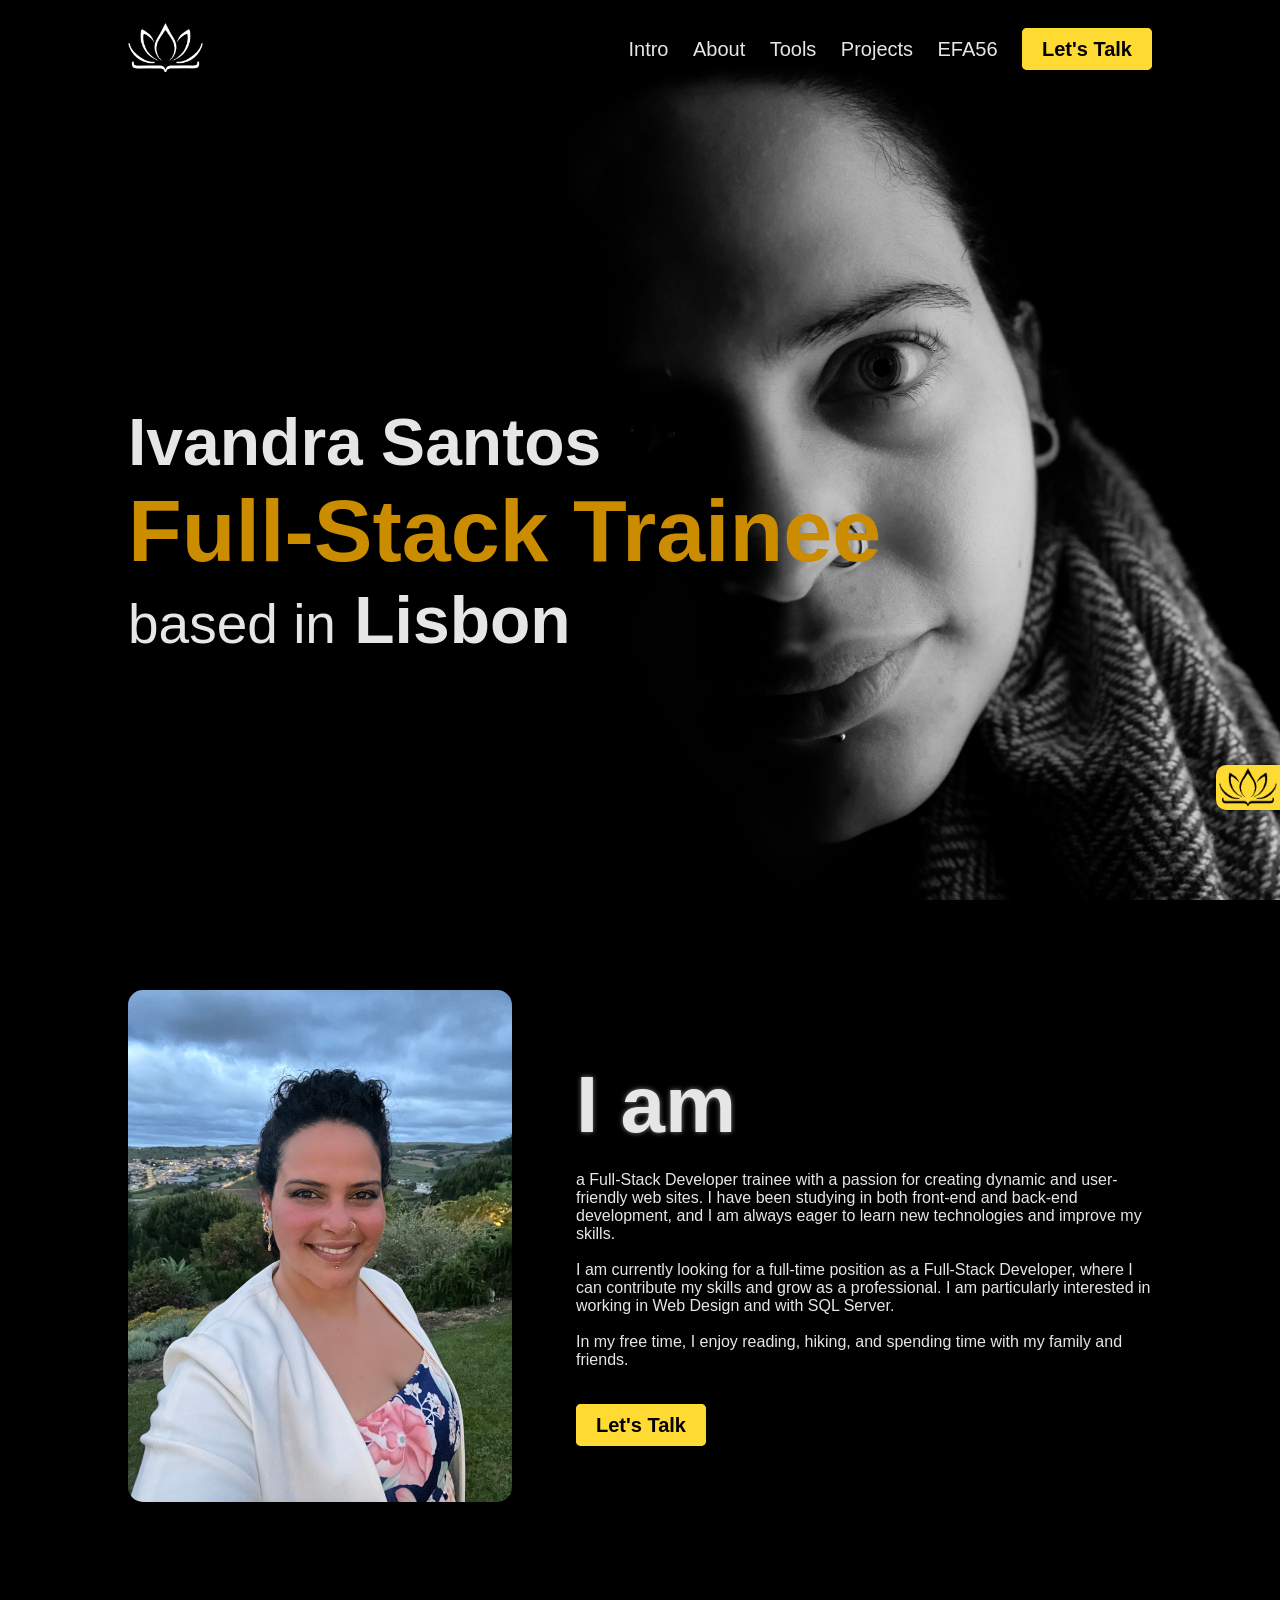
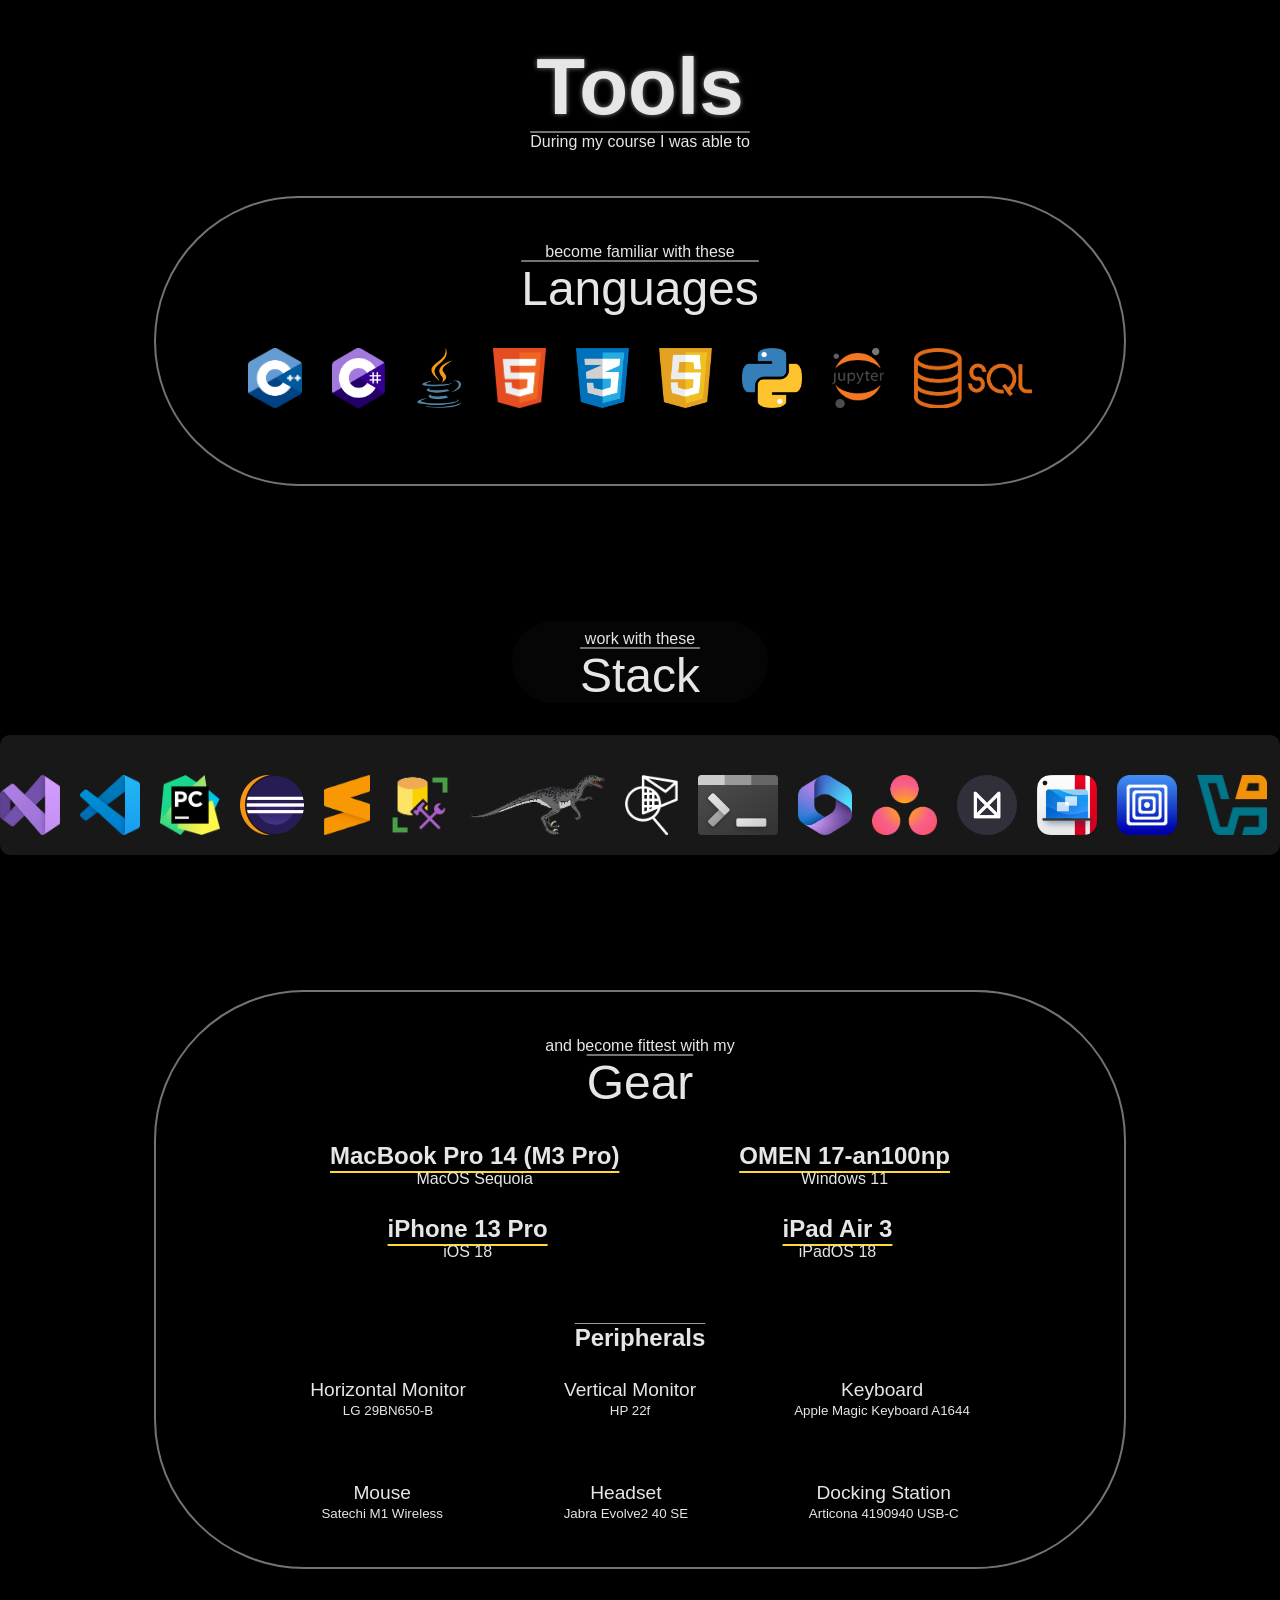
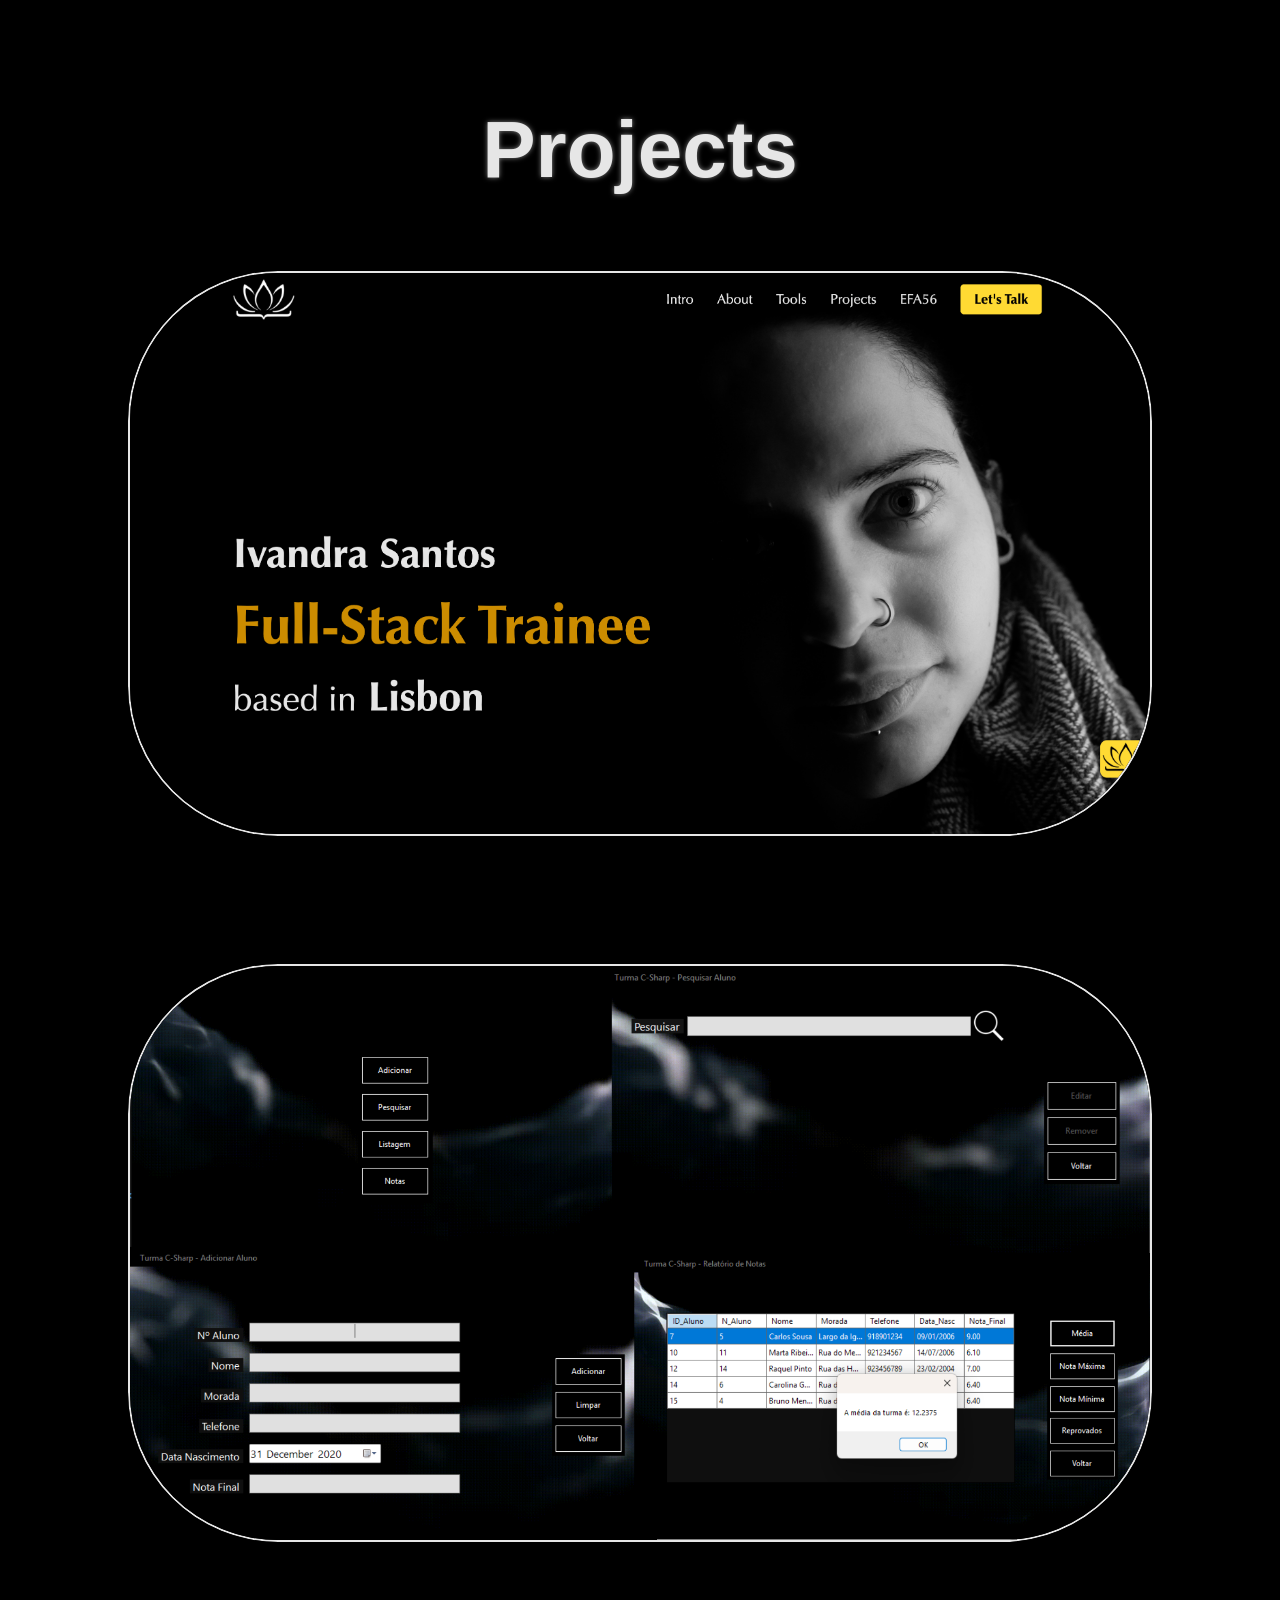
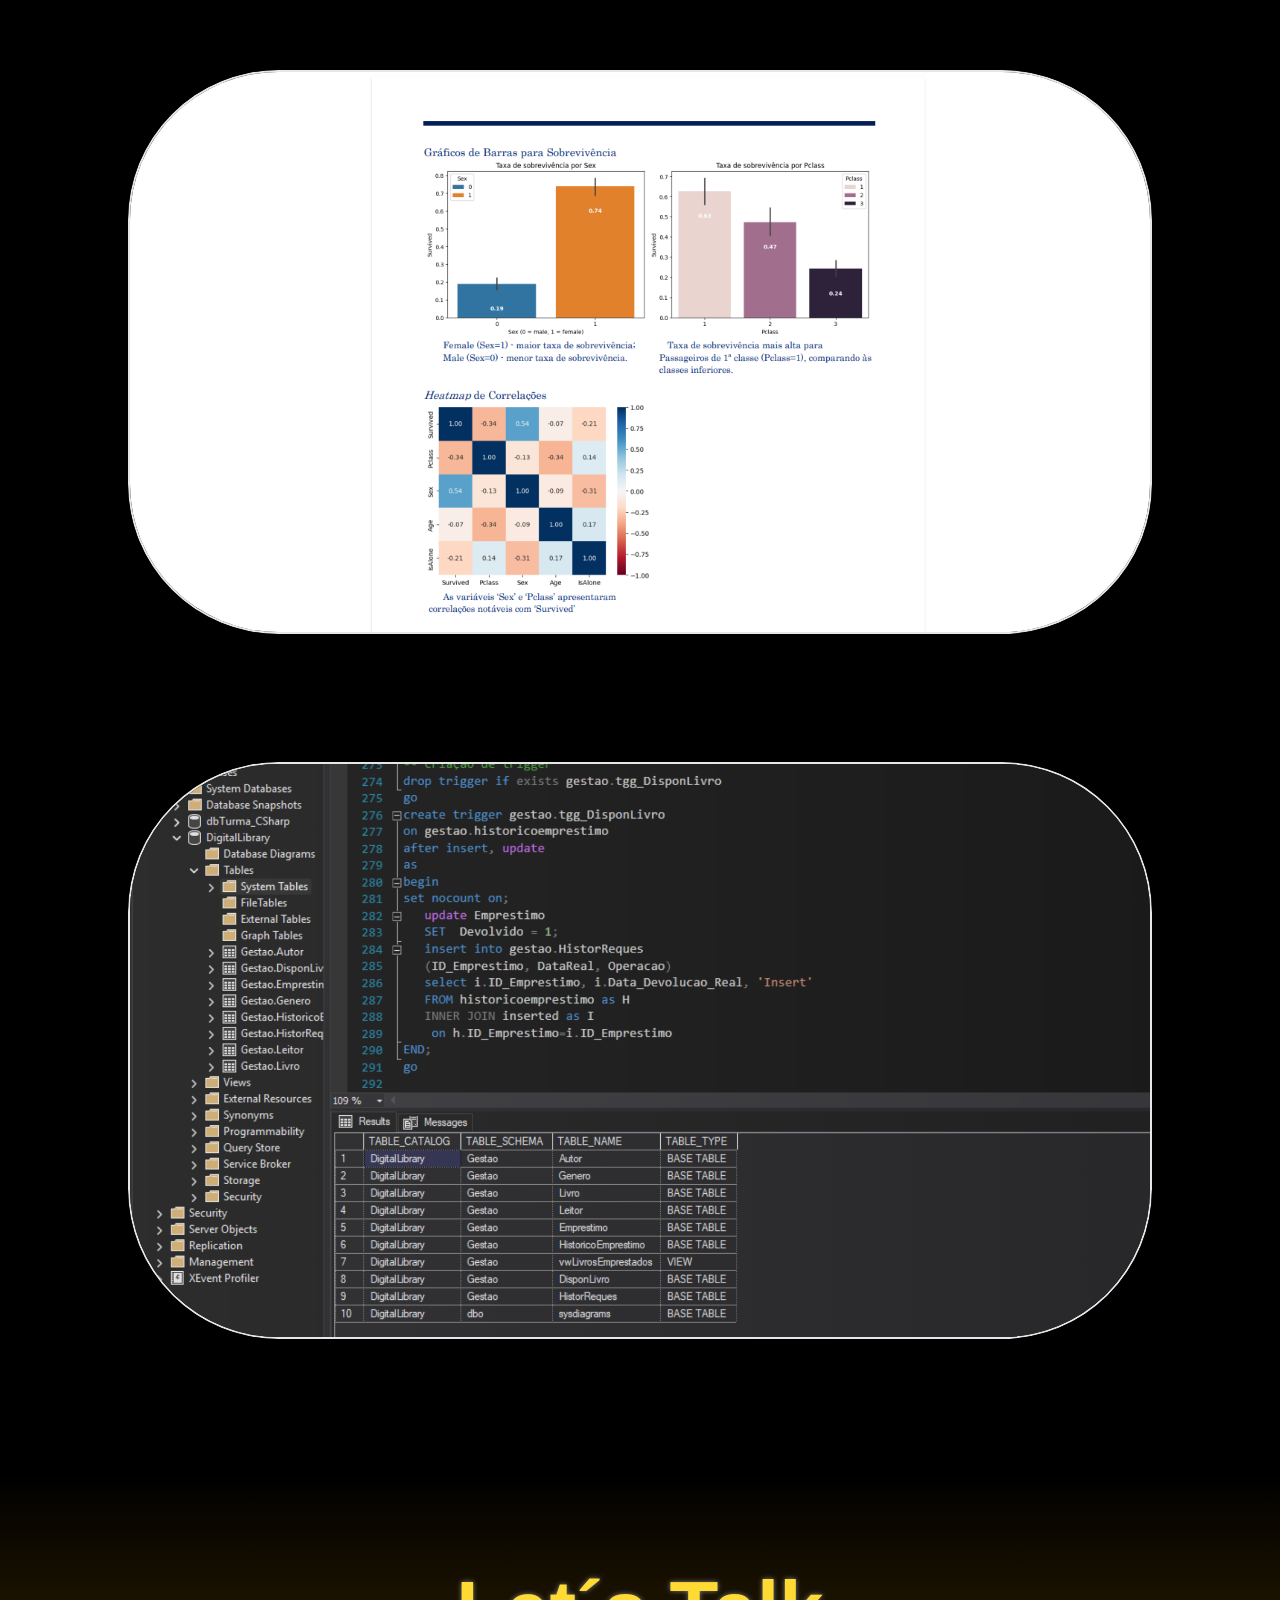
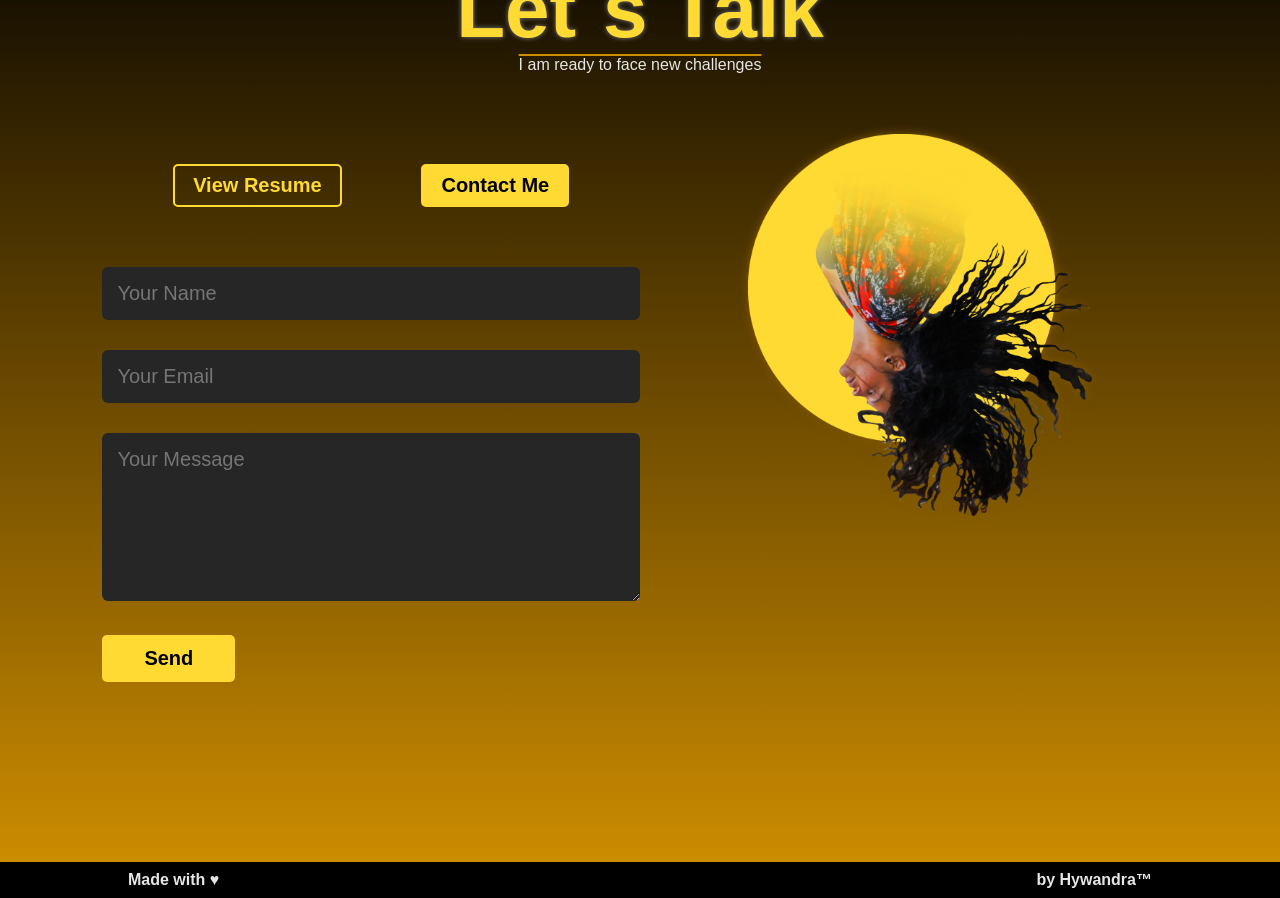
==== index.html @ 3999942f "Finnalle" ====
<!DOCTYPE html>
<html lang="en">
  <head>
    <meta charset="UTF-8" />
    <meta name="viewport" content="width=device-width, initial-scale=1.0" />
    <title>Ivandra Santos - Portfolio</title>

    <link rel="stylesheet" href="styles.css" />

    <link rel="icon" type="image/png" href="icons/sqrLotusLogoWhtIcon.png" />
  </head>
  <body>
    <!-- PRELOADER -->
    <div class="preloader">
      <p>Welcome</p>
    </div>

    <header>
      <div id="intro">
        <div class="container">
          <nav>
            <a href="#intro"
              ><img src="icons/sqrLotusLogoWhtIcon.png" alt="Logo" class="logo"
            /></a>
            <ul id="sidemenu">
              <li><a href="#intro">Intro</a></li>
              <li><a href="#about">About</a></li>
              <li><a href="#tools">Tools</a></li>
              <li><a href="#projects">Projects</a></li>
              <li><a href="EFA56.html">EFA56</a></li>
              <li><a href="#letstalk" class="button">Let's Talk</a></li>
              <img
                src="icons/cross.png"
                alt="Close"
                class="close icon"
                onclick="closemenu()"
              />
            </ul>
            <img
              src="icons/menuIcon.png"
              alt="Menu"
              class="menu icon"
              onclick="openmenu()"
            />
          </nav>
          <div class="intro-text">
            <h2>Ivandra Santos</h2>
            <h1><span style="color: #cc8c00">Full-Stack Trainee</span></h1>
            <h2>
              <span style="font-weight: lighter; font-size: smaller"
                >based in</span
              >
              Lisbon
            </h2>
          </div>
        </div>
      </div>
    </header>
    <main>
      <!-- TOP TAG -->
      <div class="goin-up">
        <a href="#top"><img src="icons/lotusLogoBlkicon.png" alt="Lotus" /></a>
      </div>
      <!-- -------------- ABOUT ME ---------------- -->

      <section id="about" class="about">
        <div class="about-pict">
          <h1 class="subTitle on-media">I am</h1>
          <img src="media/aboutMe.jpeg" alt="Ivandra Santos" width="100%" />
        </div>
        <div class="about-text">
          <div>
            <h1 class="subTitle not-media">I am</h1>
            <p>
              a Full-Stack Developer trainee with a passion for creating dynamic
              and user-friendly web sites. I have been studying in both
              front-end and back-end development, and I am always eager to learn
              new technologies and improve my skills.
            </p>
            <br />
            <p>
              I am currently looking for a full-time position as a Full-Stack
              Developer, where I can contribute my skills and grow as a
              professional. I am particularly interested in working in Web
              Design and with SQL Server.
            </p>
            <br />
            <p>
              In my free time, I enjoy reading, hiking, and spending time with
              my family and friends.
            </p>
            <div class="call-to-action">
              <a href="#letstalk" class="button"> Let's Talk </a>
            </div>
          </div>
        </div>
      </section>

      <!-- -------------- TOOLS ---------------- -->
      <section id="tools">
        <h1 class="title subTitle" style="padding: 0">Tools</h1>
        <p class="title leading overline">During my course I was able to</p>
        <div class="title toolbox">
          <p>become familiar with these</p>
          <h2 class="overline tools-sub-title">Languages</h2>
          <div>
            <div class="logo-container">
              <a data-tool="C++" href="C++"
                ><img src="stack/c++.png" height="60" alt="C++"
              /></a>
              <a data-tool="CSharp" href="#"
                ><img src="stack/csharp.png" height="60" alt="C#"
              /></a>
              <a data-tool="Java" href="#"
                ><img src="stack/java.png" height="60" alt="Java"
              /></a>
              <a data-tool="HTML" href="#"
                ><img src="stack/html.png" height="60" alt="HTML"
              /></a>
              <a data-tool="CSS" href="#"
                ><img src="stack/CSS.png" height="60" alt="CSS"
              /></a>
              <a data-tool="Javascript" href="#"
                ><img src="stack/javascript.png" height="60" alt="Javascript"
              /></a>
              <a data-tool="Python" href="#"
                ><img src="stack/python.png" height="60" alt="Python"
              /></a>
              <a data-tool="Jupyter" href="#"
                ><img src="stack/jupyter.png" height="60" alt="Jupyter"
              /></a>
              <a data-tool="SQL" href="#"
                ><img src="stack/sql.png" height="60" alt="SQL"
              /></a>
            </div>
          </div>
        </div>

        <div class="logos title">
          <div class="stack">
            <p style="padding-top: 1vh">work with these</p>
            <h2 class="overline tools-sub-title">Stack</h2>
          </div>

          <div class="marquee">
            <div class="track">
              <a data-tool="Visual Studio" href="#"
                ><img
                  src="stack/visualstudio.png"
                  height="60"
                  alt="VisualStudio"
              /></a>
              <a data-tool="VSCode" href="#"
                ><img src="stack/vscode.png" height="60" alt="VSCode"
              /></a>
              <a data-tool="PyCharm" href="#"
                ><img src="stack/pycharm.png" height="60" alt="PyCharm"
              /></a>
              <a data-tool="Eclipse" href="#"
                ><img src="stack/eclipse.png" height="60" alt="Eclipse"
              /></a>
              <a data-tool="Sublime" href="#"
                ><img src="stack/sublime.png" height="60" alt="Sublime"
              /></a>
              <a data-tool="SQL Server Management Studio" href="#"
                ><img src="stack/ssms.png" height="60" alt="SSMS"
              /></a>
              <a data-tool="RAPTOR" href="#"
                ><img src="stack/raptor.png" height="60" alt="RAPTOR"
              /></a>
              <a data-tool="Cisco Packet Tracer" href="#"
                ><img
                  src="stack/cisco-packet-tracer.png"
                  height="60"
                  alt="CiscoPacTr"
              /></a>
              <a data-tool="Command Line" href="#"
                ><img src="stack/terminalcmd.png" height="60" alt="Terminal"
              /></a>
              <a data-tool="Office 365" href="#"
                ><img src="stack/office365.png" height="60" alt="Office365"
              /></a>
              <a data-tool="Asana" href="#"
                ><img src="stack/asana.png" height="60" alt="Asana"
              /></a>
              <a data-tool="Milanote" href="#"
                ><img src="stack/milanote.png" height="60" alt="Milanote"
              /></a>
              <a data-tool="Parallels" href="#"
                ><img src="stack/parallels.png" height="60" alt="Parallels"
              /></a>
              <a data-tool="UTM" href="#"
                ><img src="stack/utm.png" height="60" alt="UTM"
              /></a>
              <a data-tool="VirtualBox" href="#"
                ><img src="stack/virtualbox.png" height="60" alt="VirtualBox"
              /></a>
              <a data-tool="WinServer2022" href="#"
                ><img
                  src="stack/winserver2022.png"
                  height="60"
                  alt="WinServer2022"
              /></a>
              <a data-tool="Figma" href="#"
                ><img src="stack/figma.png" height="60" alt="Figma"
              /></a>
              <a data-tool="Sketchbook" href="#"
                ><img src="stack/sketchbook.png" height="60" alt="Sketchbook"
              /></a>
              <a data-tool="Canva" href="#"
                ><img src="stack/canva.png" height="60" alt="Canva"
              /></a>
              <a data-tool="Sketchup" href="#"
                ><img src="stack/sketchup.png" height="60" alt="Sketchup"
              /></a>
              <a data-tool="Da Vinci Resolve" href="#"
                ><img src="stack/davinciresolve.png" height="60" alt="DaVinci"
              /></a>
              <a data-tool="Adobe Photoshop CS6" href="#"
                ><img src="stack/photoshop.png" height="60" alt="Photoshop"
              /></a>
              <a data-tool="OBS" href="#"
                ><img src="stack/obs.png" height="60" alt="OBS"
              /></a>
              <a data-tool="Visual Studio" href="#"
                ><img
                  src="stack/visualstudio.png"
                  height="60"
                  alt="VisualStudio"
              /></a>
              <a data-tool="VSCode" href="#"
                ><img src="stack/vscode.png" height="60" alt="VSCode"
              /></a>
              <a data-tool="PyCharm" href="#"
                ><img src="stack/pycharm.png" height="60" alt="PyCharm"
              /></a>
              <a data-tool="Eclipse" href="#"
                ><img src="stack/eclipse.png" height="60" alt="Eclipse"
              /></a>
              <a data-tool="Sublime" href="#"
                ><img src="stack/sublime.png" height="60" alt="Sublime"
              /></a>
              <a data-tool="SQL Server Management Studio" href="#"
                ><img src="stack/ssms.png" height="60" alt="SSMS"
              /></a>
              <a data-tool="RAPTOR" href="#"
                ><img src="stack/raptor.png" height="60" alt="RAPTOR"
              /></a>
              <a data-tool="Cisco Packet Tracer" href="#"
                ><img
                  src="stack/cisco-packet-tracer.png"
                  height="60"
                  alt="CiscoPacTr"
              /></a>
              <a data-tool="Command Line" href="#"
                ><img src="stack/terminalcmd.png" height="60" alt="Terminal"
              /></a>
              <a data-tool="Office 365" href="#"
                ><img src="stack/office365.png" height="60" alt="Office365"
              /></a>
              <a data-tool="Asana" href="#"
                ><img src="stack/asana.png" height="60" alt="Asana"
              /></a>
              <a data-tool="Milanote" href="#"
                ><img src="stack/milanote.png" height="60" alt="Milanote"
              /></a>
              <a data-tool="Parallels" href="#"
                ><img src="stack/parallels.png" height="60" alt="Parallels"
              /></a>
              <a data-tool="UTM" href="#"
                ><img src="stack/utm.png" height="60" alt="UTM"
              /></a>
              <a data-tool="VirtualBox" href="#"
                ><img src="stack/virtualbox.png" height="60" alt="VirtualBox"
              /></a>
              <a data-tool="WinServer2022" href="#"
                ><img
                  src="stack/winserver2022.png"
                  height="60"
                  alt="WinServer2022"
              /></a>
              <a data-tool="Figma" href="#"
                ><img src="stack/figma.png" height="60" alt="Figma"
              /></a>
              <a data-tool="Sketchbook" href="#"
                ><img src="stack/sketchbook.png" height="60" alt="Sketchbook"
              /></a>
              <a data-tool="Canva" href="#"
                ><img src="stack/canva.png" height="60" alt="Canva"
              /></a>
              <a data-tool="Sketchup" href="#"
                ><img src="stack/sketchup.png" height="60" alt="Sketchup"
              /></a>
              <a data-tool="Da Vinci Resolve" href="#"
                ><img src="stack/davinciresolve.png" height="60" alt="DaVinci"
              /></a>
              <a data-tool="Adobe Photoshop CS6" href="#"
                ><img src="stack/photoshop.png" height="60" alt="Photoshop"
              /></a>
              <a data-tool="OBS" href="#"
                ><img src="stack/obs.png" height="60" alt="OBS"
              /></a>
            </div>
          </div>
        </div>

        <div class="tools-details-container">
          <div class="about-containers">
            <div class="tools-container title toolbox">
              <p>and become fittest with my</p>
              <h2 class="overline tools-sub-title">Gear</h2>
              <div>
                <div class="gear-info">
                  <article>
                    <div>
                      <h2 class="underline-h2">MacBook Pro 14 (M3 Pro)</h2>
                      <p>MacOS Sequoia</p>
                    </div>
                  </article>
                  <article>
                    <div>
                      <h2 class="underline-h2">OMEN 17-an100np</h2>
                      <p>Windows 11</p>
                    </div>
                  </article>
                  <article>
                    <div>
                      <h2 class="underline-h2">iPhone 13 Pro</h2>
                      <p>iOS 18</p>
                    </div>
                  </article>
                  <article>
                    <div>
                      <h2 class="underline-h2">iPad Air 3</h2>
                      <p>iPadOS 18</p>
                    </div>
                  </article>
                </div>
                <h2 class="overline gear-info peripheral">Peripherals</h2>
                <div class="gear-info periph-gap">
                  <article class="article-padding">
                    <div>
                      <p><big>Horizontal Monitor</big></p>
                      <small>LG 29BN650-B</small>
                    </div>
                  </article>
                  <article class="article-padding">
                    <div>
                      <p><big>Vertical Monitor</big></p>
                      <small>HP 22f</small>
                    </div>
                  </article>
                  <article class="article-padding">
                    <div>
                      <p><big>Keyboard</big></p>
                      <small>Apple Magic Keyboard A1644</small>
                    </div>
                  </article>
                  <article class="article-padding">
                    <div>
                      <p><big>Mouse</big></p>
                      <small>Satechi M1 Wireless</small>
                    </div>
                  </article>
                  <article class="article-padding">
                    <div>
                      <p><big>Headset</big></p>
                      <small>Jabra Evolve2 40 SE</small>
                    </div>
                  </article>
                  <article class="article-padding">
                    <div>
                      <p><big>Docking Station</big></p>
                      <small>Articona 4190940 USB-C</small>
                    </div>
                  </article>
                </div>
              </div>
            </div>
          </div>
        </div>
      </section>

      <!-- -------------- Projects ---------------- -->
      <section id="projects">
        <h1 style="color: #e6e6e6" class="title subTitle">Projects</h1>

        <div class="work-list">
          <article class="works">
            <figure>
              <div>
                <img
                  src="media/project1.png"
                  alt="Project 1 - Portfolio"
                  width="100%"
                />
                <figcaption class="layer">
                  <h3>Portfolio Website</h3>
                  <p>
                    Designed and developed a responsive personal<br />portfolio
                    website to showcase my projects and skills.
                  </p>
                  <a
                    href="https://github.com/Hywandra/Portfolio"
                    target="_blank"
                    rel="noopener noreferrer"
                    >More about</a
                  >
                </figcaption>
              </div>
            </figure>
          </article>
          <article class="works">
            <figure>
              <div>
                <img
                  src="media/project2.png"
                  alt="Project 2 - Portfolio"
                  width="100%"
                />
                <figcaption class="layer">
                  <h3>Student Management System</h3>
                  <p>
                    Developed a Student Management System using<br />C-Sharp and
                    SQL Server. Implemented an interface with<br />CRUD
                    operations and a connected SQL database.
                  </p>
                  <a
                    href="https://github.com/Hywandra/TrabAval_IvandraSantos"
                    target="_blank"
                    rel="noopener noreferrer"
                    >More about</a
                  >
                </figcaption>
              </div>
            </figure>
          </article>
          <article class="works">
            <figure>
              <div>
                <img
                  src="media/project3.png"
                  alt="Project 3 - Portfolio"
                  width="100%"
                />
                <figcaption class="layer">
                  <h3>Titanic Exploration</h3>
                  <p>
                    Performed data cleaning, exploration, and visualisation<br />on
                    the Titanic dataset, conducted in Jupyter Notebook using
                    Python libraries
                  </p>
                  <a
                    href="https://github.com/Hywandra/Titanic_Jupyter"
                    target="_blank"
                    rel="noopener noreferrer"
                    >More about</a
                  >
                </figcaption>
              </div>
            </figure>
          </article>
          <article class="works">
            <figure>
              <div>
                <img
                  src="media/project4.png"
                  alt="Project 4 - Portfolio"
                  width="100%"
                />
                <figcaption class="layer">
                  <h3>Digital Library</h3>
                  <p>
                    Built a relational database model for managing a<br />
                    digital library, designed in SQL using SSMS.
                  </p>
                  <a
                    href="https://github.com/Hywandra/Digital-Library"
                    target="_blank"
                    rel="noopener noreferrer"
                    >More about</a
                  >
                </figcaption>
              </div>
            </figure>
          </article>
        </div>
      </section>
      <!-- -------------- LETs TALK ---------------- -->
      <section id="letstalk" class="container">
        <h1 class="title subTitle" style="padding: 0; color: #ffda33">
          Let´s Talk
        </h1>
        <p
          class="title leading overline"
          style="padding: 0; color: #e6e6e6; text-decoration-color: #cc8c00"
        >
          I am ready to face new challenges
        </p>
        <div class="on-media">
          <img src="media/diveIn1.png" alt="Me Diving In" width="100%" />
        </div>
        <div class="contact">
          <div class="contact-container">
            <div class="contact-left">
              <div class="cont-bot">
                <a
                  href="docs/20250507_CV_EN.pdf"
                  target="_blank"
                  rel="noopener noreferrer"
                  class="button-black"
                >
                  View Resume
                </a>
                <a
                  href="https://www.linkedin.com/in/ivandrasantos/"
                  target="_blank"
                  rel="noopener noreferrer"
                  class="button"
                >
                  Contact Me
                </a>

                <!-- CONTACT FORM -->
              </div>
              <form
                id="form"
                action="https://formspree.io/f/meogdnne"
                method="post"
              >
                <input
                  type="text"
                  name="name"
                  placeholder="Your Name"
                  required
                />
                <input
                  type="email"
                  name="email"
                  placeholder="Your Email"
                  required
                />
                <textarea
                  name="message"
                  rows="6"
                  placeholder="Your Message"
                ></textarea>
                <button type="submit" class="button">Send</button>
              </form>
            </div>

            <div class="contact-right">
              <div class="padding-this not-media">
                <img src="media/diveIn1.png" alt="Me Diving In" width="100%" />
              </div>
            </div>
          </div>
        </div>
      </section>
    </main>
    <footer>
      <div class="copyright">
        <p>Made with &hearts;</p>
        <p>by Hywandra&trade;</p>
      </div>
    </footer>
    <script src="script.js"></script>
  </body>
</html>
---- styles.css ----
* {
  margin: 0;
  padding: 0;
  font-family: "optima", sans-serif;
  box-sizing: border-box;
}

body {
  background: #000000;
  color: #e6e6e6;
  overflow-x: hidden;
  a {
    margin: 0;
    padding: 0;
  }
}
html {
  scroll-behavior: smooth;
  overflow-x: hidden;
}

/* --- PRELOADER --- */
.preloader {
  background: black url(media/loadergif.gif) no-repeat center right;
  background-size: 50%;
  position: fixed;
  width: 100vw;
  height: 100vh;
  z-index: 100;
  animation: loading 7s normal;
  p {
    color: rgba(230, 230, 230, 0.9);
    position: fixed;
    font-size: 10vw;
    top: 50%;
    left: 5%;
    text-align: left;
    text-shadow: rgba(230, 230, 230, 0.7) 0 0 40px;
  }
}
@keyframes loading {
  0% {
    opacity: 1;
    visibility: visible;
  }
  99% {
    opacity: 1;
    visibility: visible;
  }
  100% {
    opacity: 0;
    visibility: hidden;
  }
}
.preloader--hidden {
  opacity: 0;
  visibility: hidden;
}
/* --- END PRELOADER --- */

/* --- HEADER --- */
#intro {
  width: 100%;
  height: 100vh;
  background-image: url(media/introMe.png);
  background-size: contain;
  background-repeat: no-repeat;
  background-position: right;
}
.container {
  padding: 10px 10vw;
}

/* --- NAV BAR --- */
nav {
  display: flex;
  justify-content: space-between;
  align-items: center;
  flex-wrap: wrap;
  .logo {
    height: 75px;
  }
  ul {
    li {
      list-style: none;
      display: inline-block;
      margin: 10px 0 10px 20px;
      a {
        text-decoration: none;
        color: #e6e6e6;
        font-size: 20px;
        position: relative;
        &::after {
          content: "";
          width: 0;
          height: 2px;
          background: #ffda33;
          position: absolute;
          left: 0;
          bottom: -5px;
          transform: 0.5s;
        }
        &:hover {
          &::after {
            width: 100%;
            transition: all 0.3s ease;
          }
        }
      }
    }
  }
  .icon {
    display: none;
    height: auto;
    cursor: pointer;
  }
  .menu {
    width: 50px;
    padding-bottom: 17px;
  }
  .close {
    width: 25px;
  }
}

/* --- END NAV BAR --- */

.intro-text {
  font-size: 2.75rem;
  margin-top: 35vh;
}
/* --- END HEADER --- */

.goin-up {
  position: fixed;
  bottom: 10vh;
  right: 0;
  background: #ffda33;
  border-radius: 10px 0 0 10px;
  z-index: 50;
  width: 5vw;
  height: auto;
  box-shadow: #000000 0px 0px 5px;
  img {
    width: 100%;
    height: auto;
    padding: 5% 5% 0 5%;
  }
}
/* --- BUTTONS --- */
.button {
  background: #ffda33;
  color: #000000;
  font-size: 20px;
  font-weight: bold;
  padding: 8px 18px;
  border-radius: 5px;
  text-decoration: none;
  border: #ffda33 2px solid;
}
.button:hover {
  background: #cc8c00;
  color: #ffffff;
  text-shadow: #665300 1px 0 10px;
  text-decoration: none;
  border: #cc8c00 2px solid;
}
.button:hover::after {
  width: 0;
}
.button:active {
  background: #000000;
  color: #ffda33;
  text-shadow: hsl(44, 100%, 12%) 1px 0 10px;
  border: #ffda33 2px solid;
}
.button-black {
  background: #00000000;
  color: #ffda33;
  font-weight: bold;
  padding: 8px 18px;
  border-radius: 5px;
  text-decoration: none;
  border: #ffda33 2px solid;
  font-size: 20px;
}
.button-black:hover {
  background: #cc8c00;
  color: #ffffff;
  text-shadow: #665300 1px 0 10px;
  text-decoration: none;
  border: #cc8c00 2px solid;
}
.button-black:active {
  background: #ffda33;
  color: #000000;
  text-decoration: none;
  border: #ffda33 2px solid;
  text-shadow: none;
}
/* --- END BUTTONS --- */

/* --- ABOUT ME --- */
#about {
  color: #e6e6e6;
  padding: 10vh 10vw;
  display: flex;
  justify-content: space-between;
  flex-wrap: wrap;
}
.subTitle {
  font-size: 5rem;
  padding-bottom: 20px;
  font-weight: 800;
  text-shadow: #808080 0 0 5px;
}
.on-media {
  display: none;
}
.about-pict {
  flex: 1;
  border-radius: 30px;
  justify-content: center;
  align-items: flex-end;
  flex-basis: 35%;
}
.about-pict img {
  width: 100%;
  border-radius: 15px;
}

.about-text {
  flex: 1;
  padding-left: 5vw;
  display: flex;
  flex-direction: column;
  justify-content: center;
  flex-basis: 60%;
}
.call-to-action {
  margin-top: 5vh;
}
a {
  margin-right: 10px;
  margin-bottom: 10px;
}

/* --- TOOLS --- */
#tools {
  color: #e6e6e6;
  position: relative;
  padding: 5vh 0;
}
.title {
  text-align: center;
  padding: 5vh 0;
  color: #e6e6e6;
}
.tools-sub-title {
  color: hsl(0, 0%, 90%);
  font-weight: 600;
  font-size: 3rem;
  margin-bottom: 2rem;
  font-weight: 400;
}
.toolbox {
  background: #e6e6e600;
  border-radius: 150px;
  border: #e6e6e680 solid 2px;
  margin: 0 12vw;
}
.tools-details-container {
  display: flex;
  justify-content: center;
  flex-direction: column;
}
.gear-info {
  gap: 3vh;
  display: flex;
  flex-direction: row;
  flex-wrap: wrap;
  justify-content: space-around;
  color: #e6e6e6;
  padding: 0 10vw;
}
article {
  display: flex;
  justify-content: space-between;
  gap: 5px;
  text-align: center;
}
.article-padding {
  padding-bottom: 2vh;
}
.underline-h2 {
  text-decoration: underline #ffda33;
  text-underline-offset: 7px;
}
.overline {
  text-decoration: overline #e6e6e680;
  text-decoration-thickness: 2px;
}
.tools-container {
  flex: 1;
  text-align: center;
  padding-bottom: 3vh;
}
.about-containers {
  display: flex;
}
.logo-container {
  display: flex;
  flex-direction: row;
  flex-wrap: wrap;
  justify-content: center;
  gap: 30px;
  flex-shrink: 0;
  padding: 0 5vw 3vh 5vw;
  a {
    &:hover {
      transform: scale(1.2);
      transition: all 0.1s ease;
    }
    &::before {
      content: attr(data-tool);
      position: absolute;
      color: #e6e6e6;
      background-color: hsla(0, 0%, 0%, 0.8);
      text-decoration: none;
      padding: 0.25em 0.5em;
      border-radius: 10px;
      box-shadow: 0 0 10px #e6e6e633;
      transform: translateY(40px);
      opacity: 0;
    }
    &:hover::before {
      opacity: 1;
      transform: translateY(65px);
      transition: all 0.3s ease;
      cursor: none;
      pointer-events: none;
    }
  }
}
.logos {
  margin: 10vh 0px;
}
.stack {
  border-radius: 100px;
  background-color: rgba(230, 230, 230, 0.02);
  margin: 0 40vw;
}
.marquee {
  width: 100vw;
  max-width: 100%;
  height: 120px;
  overflow: hidden;
  position: relative;
  border-radius: 10px;
  background-color: rgba(230, 230, 230, 0.1);
}
@keyframes marquee {
  0% {
    transform: translateX(0);
  }
  100% {
    transform: translateX(-50%);
  }
}
.track {
  position: absolute;
  white-space: nowrap;
  will-change: transform;
  animation: marquee 40s linear infinite;
  display: flex;
  gap: 20px;
  margin-top: 40px;
  a {
    &:hover {
      transform: scale(1.2) translateY(-20px);
      transition: all 0.1s ease;
    }
    &::before {
      content: attr(data-tool);
      position: absolute;
      color: #e6e6e6;
      background-color: hsla(0, 0%, 0%, 0.8);
      text-decoration: none;
      padding: 0 0.2em;
      border-radius: 10px;
      box-shadow: 0 0 10px #e6e6e633;
      transform: translateY(50px);
      opacity: 0;
    }
    &:hover::before {
      opacity: 1;
      transition: all 0s ease;
    }
  }
}
.peripheral {
  padding: 7vh 0 3vh 0;
  text-decoration-color: hsl(0, 0%, 60%);
  text-decoration-thickness: 1px;
  justify-content: center;
}
.periph-gap {
  gap: 5vh;
}

/* --- END TOOLS --- */

/* --- PROJECTS --- */
#projects {
  color: #e6e6e6;
  text-shadow: #808080 0 0 5px;
  padding: 5vh 10vw 15vh 10vw;
  display: flex;
  justify-content: center;
  flex-wrap: wrap;
}
.leading {
  font-size: medium;
  font-weight: 200;
  padding-top: 0;
  padding-bottom: 5vh;
}
.work-list {
  display: grid;
  grid-template-columns: repeat(auto-fit, minmax(500px, 1fr));
  grid-gap: 10vw;
  margin-top: 30px;
  border-radius: 150px;
}
.works {
  border-radius: 150px;
  position: relative;
  overflow: hidden;
  &:hover img {
    transform: scale(1.2);
    transform: opacity(0.6);
    border-radius: 150px;
  }
  &:hover .layer {
    height: 100%;
    border-radius: 150px;
  }
}
.works img {
  width: 100%;
  border-radius: 150px;
  display: block;
  transition: transform 0.5s;
  border: #e6e6e6 solid 2px;
}
.layer {
  width: 100%;
  height: 0;
  background: linear-gradient(rgb(204, 139, 0), rgba(0, 0, 0, 0.4));
  border-radius: 150px;
  position: absolute;
  top: 0;
  left: 0;
  overflow: hidden;
  display: flex;
  align-items: center;
  justify-content: center;
  flex-direction: column;
  padding: 0 40px;
  text-align: center;
  transition: height 0.5s;

  h3 {
    font-size: 30px;
    font-weight: 600;
    margin-bottom: 20px;
  }
  p {
    text-shadow: #000000 0 0 2px;
  }
  a {
    background: rgb(0, 0, 0);
    color: #ffda33;
    font-weight: bold;
    padding: 0 5px;
    border-radius: 5px;
    text-decoration: none;
    border: #ffda33 1px solid;
    margin-top: 20px;
  }
}

/* --- END PROJECTS --- */

/* --- 1st LETs TALK --- */
#letstalk {
  position: relative;
  background: linear-gradient(#00000000, #cc8c00);
  flex-wrap: wrap;
  padding: 10vh 8vw 15vh 8vw;
  justify-content: space-between;
}
.contact {
  display: flex;
  justify-content: space-between;
  flex-wrap: wrap;
  padding: 5vh 0;
}
.contact-container {
  display: flex;
  justify-content: space-between;
  flex-wrap: wrap;
}
.contact-left {
  flex-basis: 50%;
  justify-items: center;
  form {
    width: 100%;
    input,
    textarea {
      width: 100%;
      border: none;
      outline: none;
      background: #262626;
      padding: 15px;
      margin: 15px 0;
      color: #e6e6e6;
      font-size: 20px;
      border-radius: 6px;
    }
    button {
      padding: 10px 40px;
      margin-top: 15px;
      cursor: pointer;
    }
  }
}
.cont-bot {
  padding: 5vh 0 5vh 0;
  font-size: 3rem;
  align-items: center;
  display: flex;
  margin: 0;
  width: 100%;
  justify-content: space-evenly;
  flex-wrap: wrap;
  gap: 1vh;
}
.contact-right {
  justify-items: center;
  flex-basis: 40%;

  img {
    width: 80%;
    padding-top: 15px;
    filter: drop-shadow(hsl(41, 100%, 25%) 0px 0px 5px);
  }
}
/* --- END 1st LETs TALK --- */

/* --- FOOTER --- */
.copyright {
  font-weight: 600;
  display: flex;
  justify-content: space-between;
  flex-wrap: wrap;
  padding: 1vh 10vw;
}
/* --- END FOOTER --- */

/* --- EFA56 --- */
#course-container {
  color: #e6e6e6;
  padding: 5vh 10vw;
  display: flex;
  flex-direction: column;
  flex-wrap: wrap;
  align-content: center;
  @media screen and (max-width: 1393px) {
    padding: 5vh 5vw;
  }
}
video {
  width: 100%;
  position: fixed;
  z-index: -1;
  opacity: 0.2;
}
.course-tittle {
  place-self: center;
  text-align: center;
  padding: 5vh 0 10vh 0;
  h1 {
    padding-bottom: 0;
  }
  h2 {
    font-size: large;
    font-weight: 200;
    padding-top: 0;
  }
}
.course-goals {
  border-radius: 100px;
  background-color: hsla(0, 0%, 0%, 0.3);
  border: 2px solid hsla(0, 0%, 50%, 0.5);
  color: hsl(0, 0%, 90%);
  margin: 0 20vw;
  padding: 3vh 4vw;
  h2 {
    place-self: center;
    padding-bottom: 2vh;
    color: #cc8c00;
  }
  p {
    place-self: left;
    padding: 0 1vw 1vh 1vw;
  }
}
.course-list {
  padding: 5vh 10vw;
}
.subjectList {
  width: 100%;
  display: grid;
  grid-template-columns: repeat(auto-fit, 500px);
  grid: 5vw;
  justify-content: center;
}
.columns-wrapper {
  display: flex;
  flex-wrap: wrap;
  gap: 5vh 1vw;
  justify-content: space-around;
}
/*  */
.subject-group {
  flex: 1 1 30%;
  background: hsla(0, 0%, 30%, 0.5);
  padding: 3rem;
  border-radius: 100px;
  box-shadow: 0 1px 4px rgba(0, 0, 0, 0.1);
  min-width: 550px;
  max-width: 550px;

  justify-items: center;
  align-items: center;
  ul {
    list-style: none;
    padding-left: 1rem;
  }
  li {
    margin-bottom: 6px;
  }
  a {
    border: #00000000 2px solid;
    border-radius: 6px;
    color: #cc8c00;
    text-decoration: none;
    &:hover {
      color: #e6e6e6;
      background-color: #cc8c00;
    }
  }
}
.group-title {
  font-weight: bold;
  font-size: 1.2rem;
  margin-bottom: 0.5rem;
  color: #cc8c00;
}

.collapsible {
  cursor: pointer;
  padding: 10px;
  width: 100%;
  border: none;
  text-align: left;
  outline: none;
  font-size: 16px;
  font-weight: bold;
  margin-top: 10px;
  border-radius: 20px 20px 20px 20px;
  background-color: hsla(0, 0%, 90%, 0);
  color: #e6e6e6;
  &::after {
    float: right;
    content: "\27A4";
    line-height: 20px;
    transition: all 0.3s;
  }
  &:hover {
    background-color: #cc8c00;
  }
}

.active {
  border: #cc8c00 2px solid;
  border-radius: 20px 20px 0 0;
  &:hover {
    background-color: hsla(0, 0%, 90%, 0);
  }
  &::after {
    transform: rotate(90deg);
  }
}

.content {
  padding: 0 15px;
  max-height: 0;
  overflow: hidden;
  transition: max-height 0.3s ease-out;
  background-color: #cc8c00;
  border-radius: 0 0 20px 20px;
  p {
    margin: 10px 0;
  }
  ul {
    list-style-type: circle;
    margin: 10px 0;
    li {
      &::marker {
        color: rgba(0, 0, 0, 0.7);
      }
    }
  }
}

.content p,
.content ul {
  margin: 10px 0;
}

/* --- END EFA56 --- */

/* MAke it tresponsive */

@media only screen and (max-width: 870px) {
  #intro {
    background-image: url(media/introMeMobile.png);
    height: 100vh;
    width: 100%;
  }
  .intro-text {
    font-size: 2rem;
  }
  nav {
    .icon {
      display: block;
    }
    ul {
      background: #000000;
      position: fixed;
      top: 0;
      right: -190px;
      width: 190px;
      height: 100vh;
      padding-top: 50px;
      z-index: 2;
      transition: right 0.5s;
      .icon {
        position: absolute;
        top: 25px;
        left: 25px;
        cursor: pointer;
      }
      li {
        display: block;
        margin: 25px;
        padding-left: 10px;
      }
    }
  }
  .subTitle {
    font-size: 3rem;
  }
  .not-media {
    display: none;
  }
  .on-media {
    display: block;
  }
  #about {
    padding: 5vh 10vw 5vh 10vw;
  }
  .about-pict,
  .about-text {
    flex-basis: 100%;
    padding: 0;
    p {
      padding-top: 2vh;
    }
  }
  .stack {
    margin: 0 20vw;
  }
  .logo-container {
    justify-content: space-evenly;
    gap: 30px;
    padding: 0 10vw 0 10vw;
  }
  .logos {
    margin: 5vh 0;
  }
  .periph-gap {
    gap: 1vh;
  }
  #projects {
    padding: 5vh 10vw 5vh 10vw;
  }
  .work-list {
    display: block;
    margin: 0;
  }
  .works {
    padding-bottom: 5vh;
  }
  .layer {
    padding: 0;

    h3 {
      font-size: 1.65rem;
      font-weight: 600;
    }
    p {
      display: none;
    }
    a {
      margin-top: 0;
    }
  }
  #letstalk {
    padding: 5vh 10vw 5vh 10vw;
    .on-media {
      padding: 5vh 0 0 5vw;
    }
  }
  .contact-container {
    display: block;
  }
  .contact {
    padding-bottom: 5vh;
  }
  .contact-left {
    width: 100%;
    flex-basis: 100%;
    justify-items: center;
  }
  .cont-bot {
    padding: 5vh 0 5vh 0;
  }
  .contact-right {
    display: none;
  }
  #course-container {
    background: url(media/8000.mp4);
  }
  video {
    z-index: -1;
    opacity: 0.2;
    height: 100vh;
    width: auto;
    background-size: contain;
    background-repeat: no-repeat;
    top: 0;
    left: -50%;
  }
  .course-goals {
    text-align: center;
  }
  .course-list {
    padding: 5vh 10vw;
  }
  .subjectList {
    width: 100%;
    display: grid;
    grid-template-columns: repeat(auto-fit, 400px);
    grid: 5vw;
    justify-content: center;
  }
}

/*  */

@media only screen and (max-width: 631px) {
  #intro {
    background-image: url(media/introMeMobile.png);
    height: 100vh;
    width: 100%;
    bottom: 0;
  }
  .intro-text {
    font-size: 1.5rem;
  }
}
@media only screen and (max-width: 478px) {
  #intro {
    background-image: url(media/introMeMobile.png);
    height: 100vh;
    width: 100%;
    background-size: 100%;
  }
  .intro-text {
    font-size: 1.25rem;
  }
}
@media only screen and (max-width: 689px) {
  .course-list {
    padding: 5vh 5vw;
  }
}
@media only screen and (max-width: 613px) {
  .course-goals {
    p {
      font-size: smaller;
    }
  }
  .columns-wrapper {
    display: flex;
    flex-wrap: wrap;
    gap: 5vh 1vw;
    justify-content: space-around;
    padding: 2vh 1vw;
  }
  .group-title {
    font-weight: bold;
    font-size: 1rem;
    margin-bottom: 0.5rem;
    color: #cc8c00;
  }
  .subject-group {
    font-size: 0.8rem;
    min-width: 350px;
    max-width: 350px;
    padding: 4vh 5vw;
  }
}
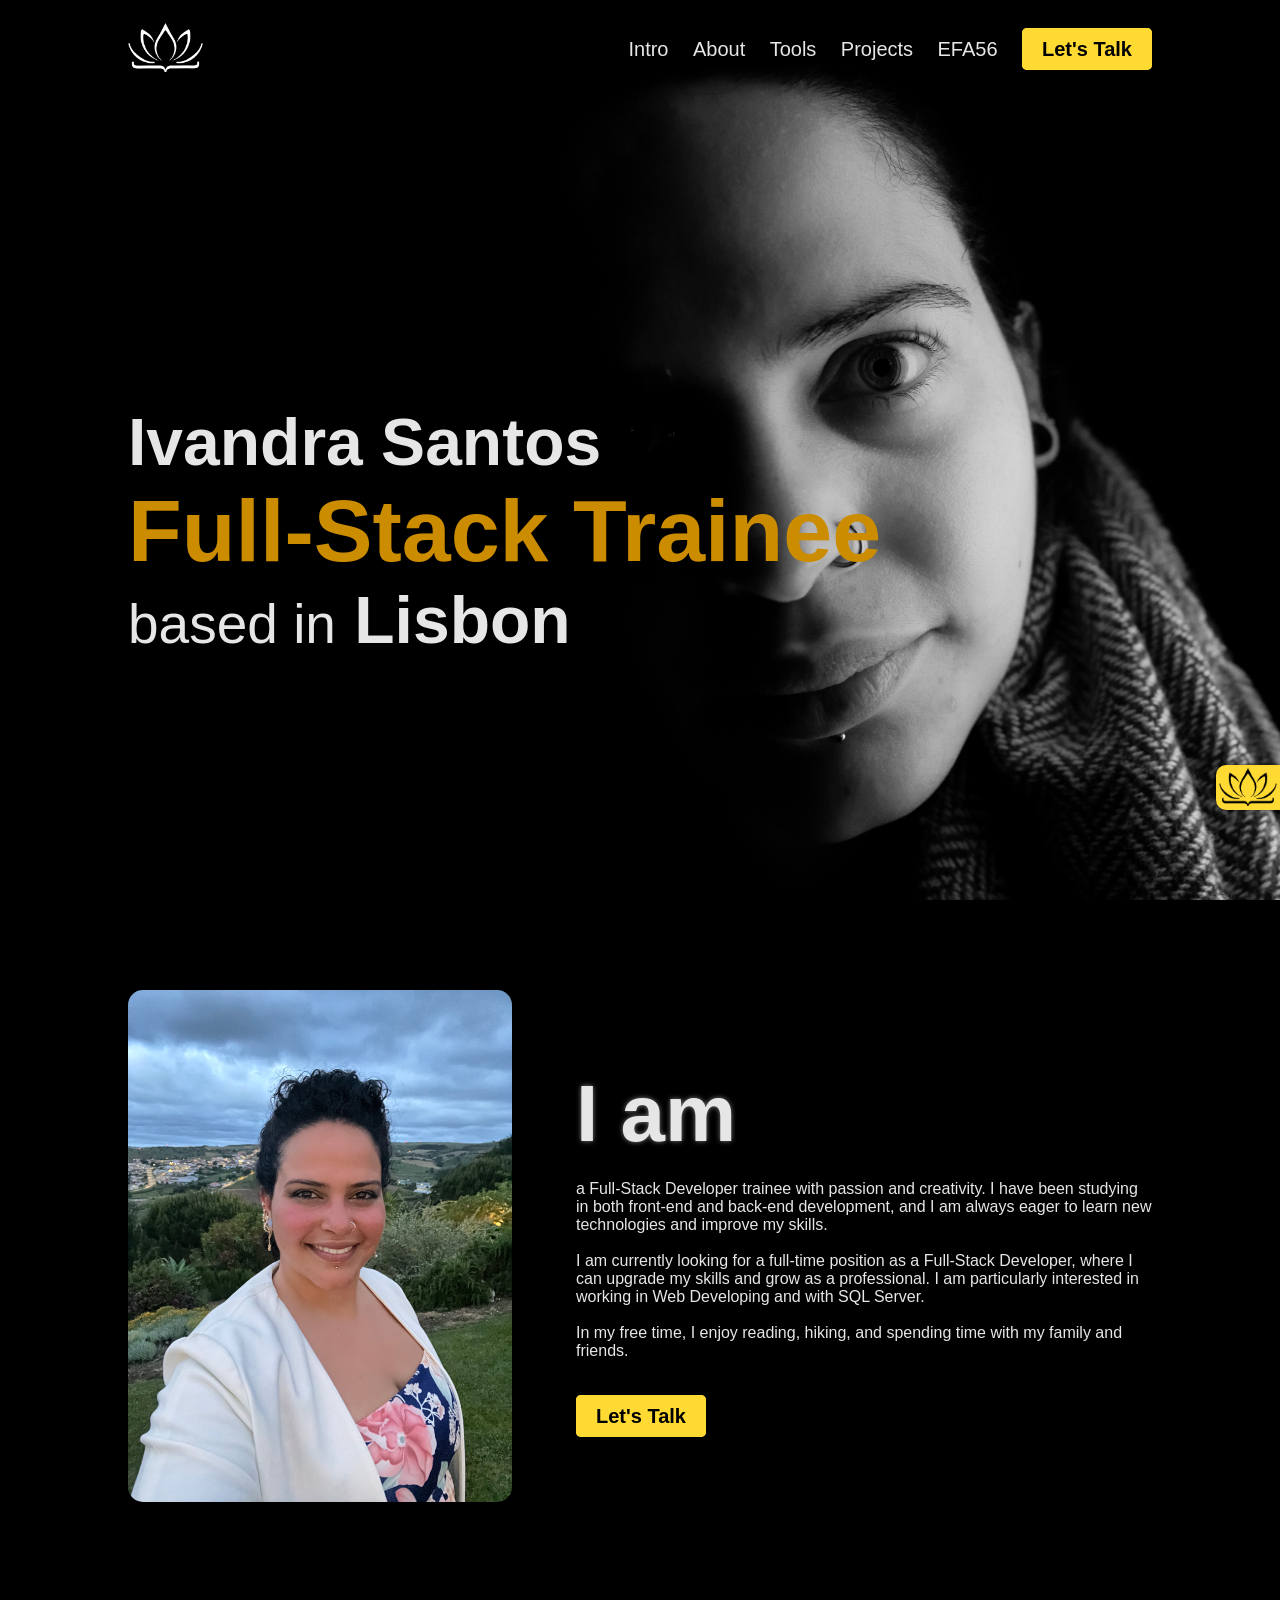
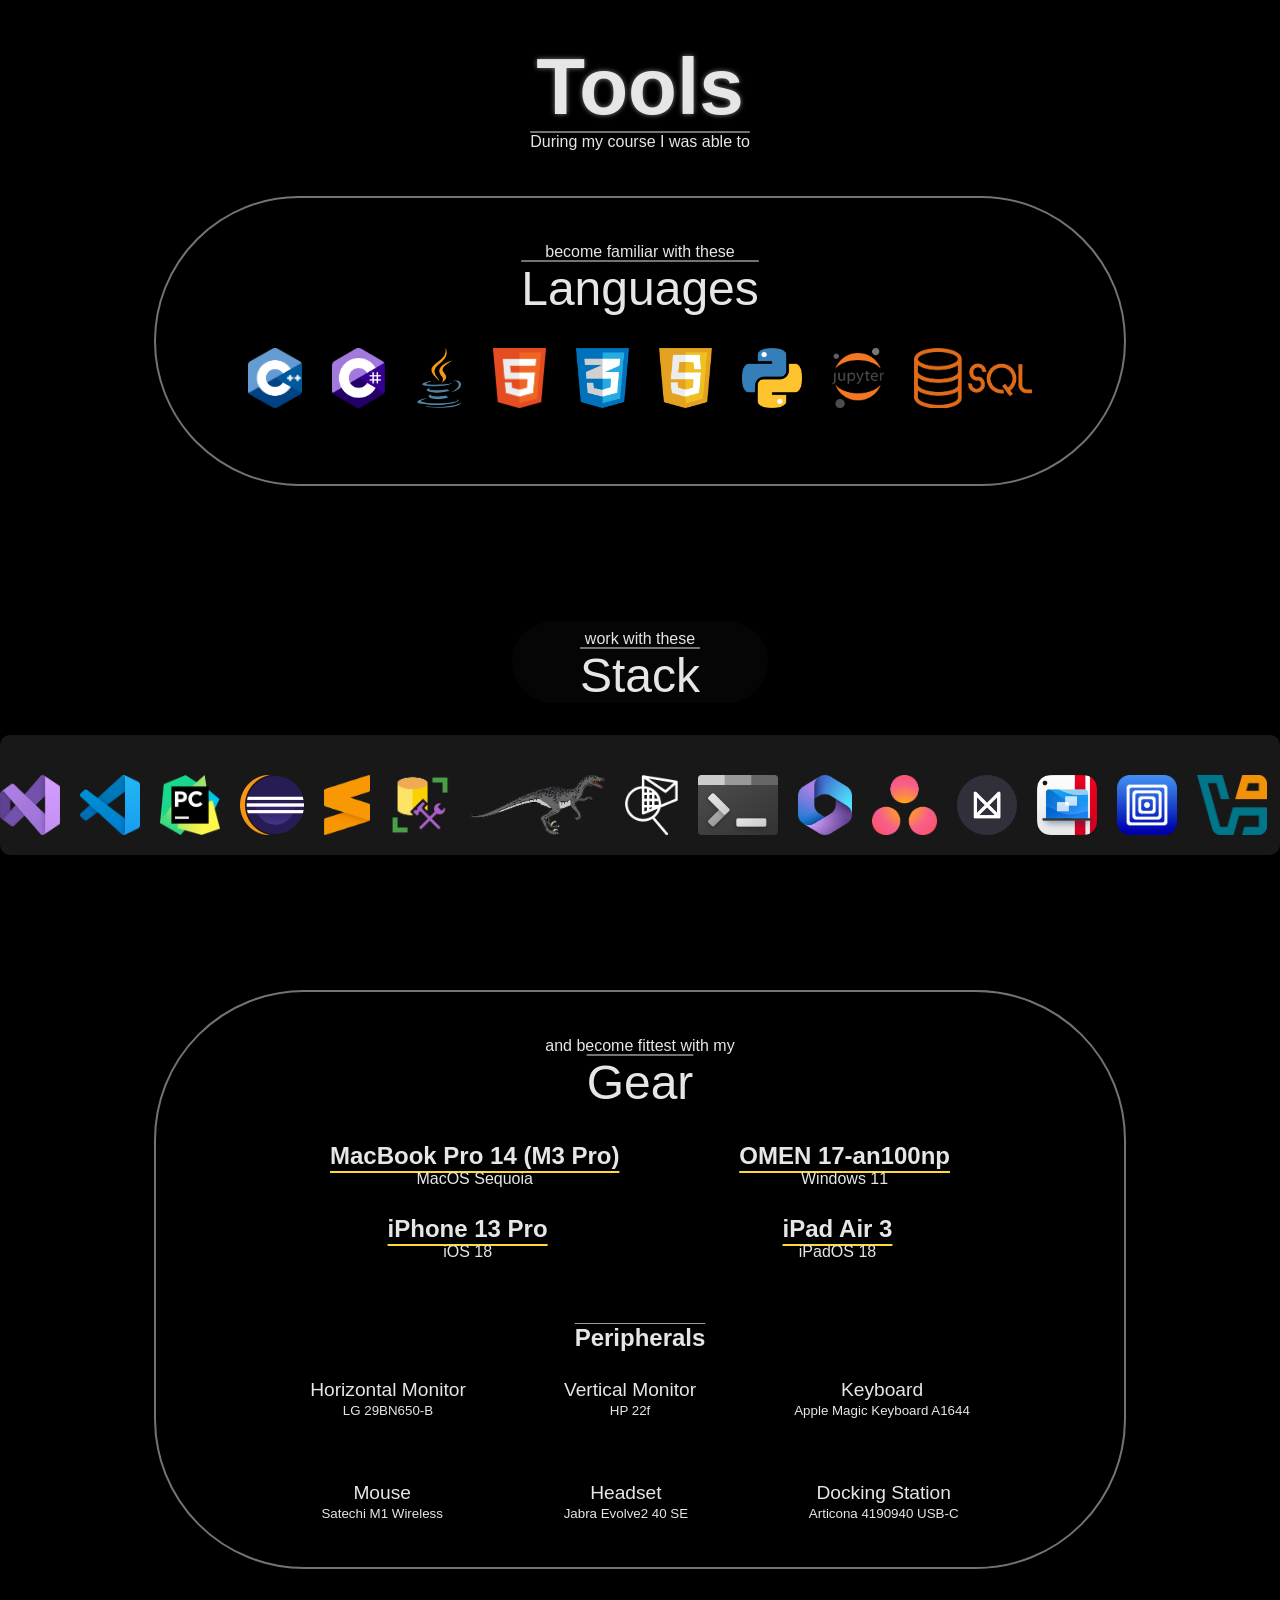
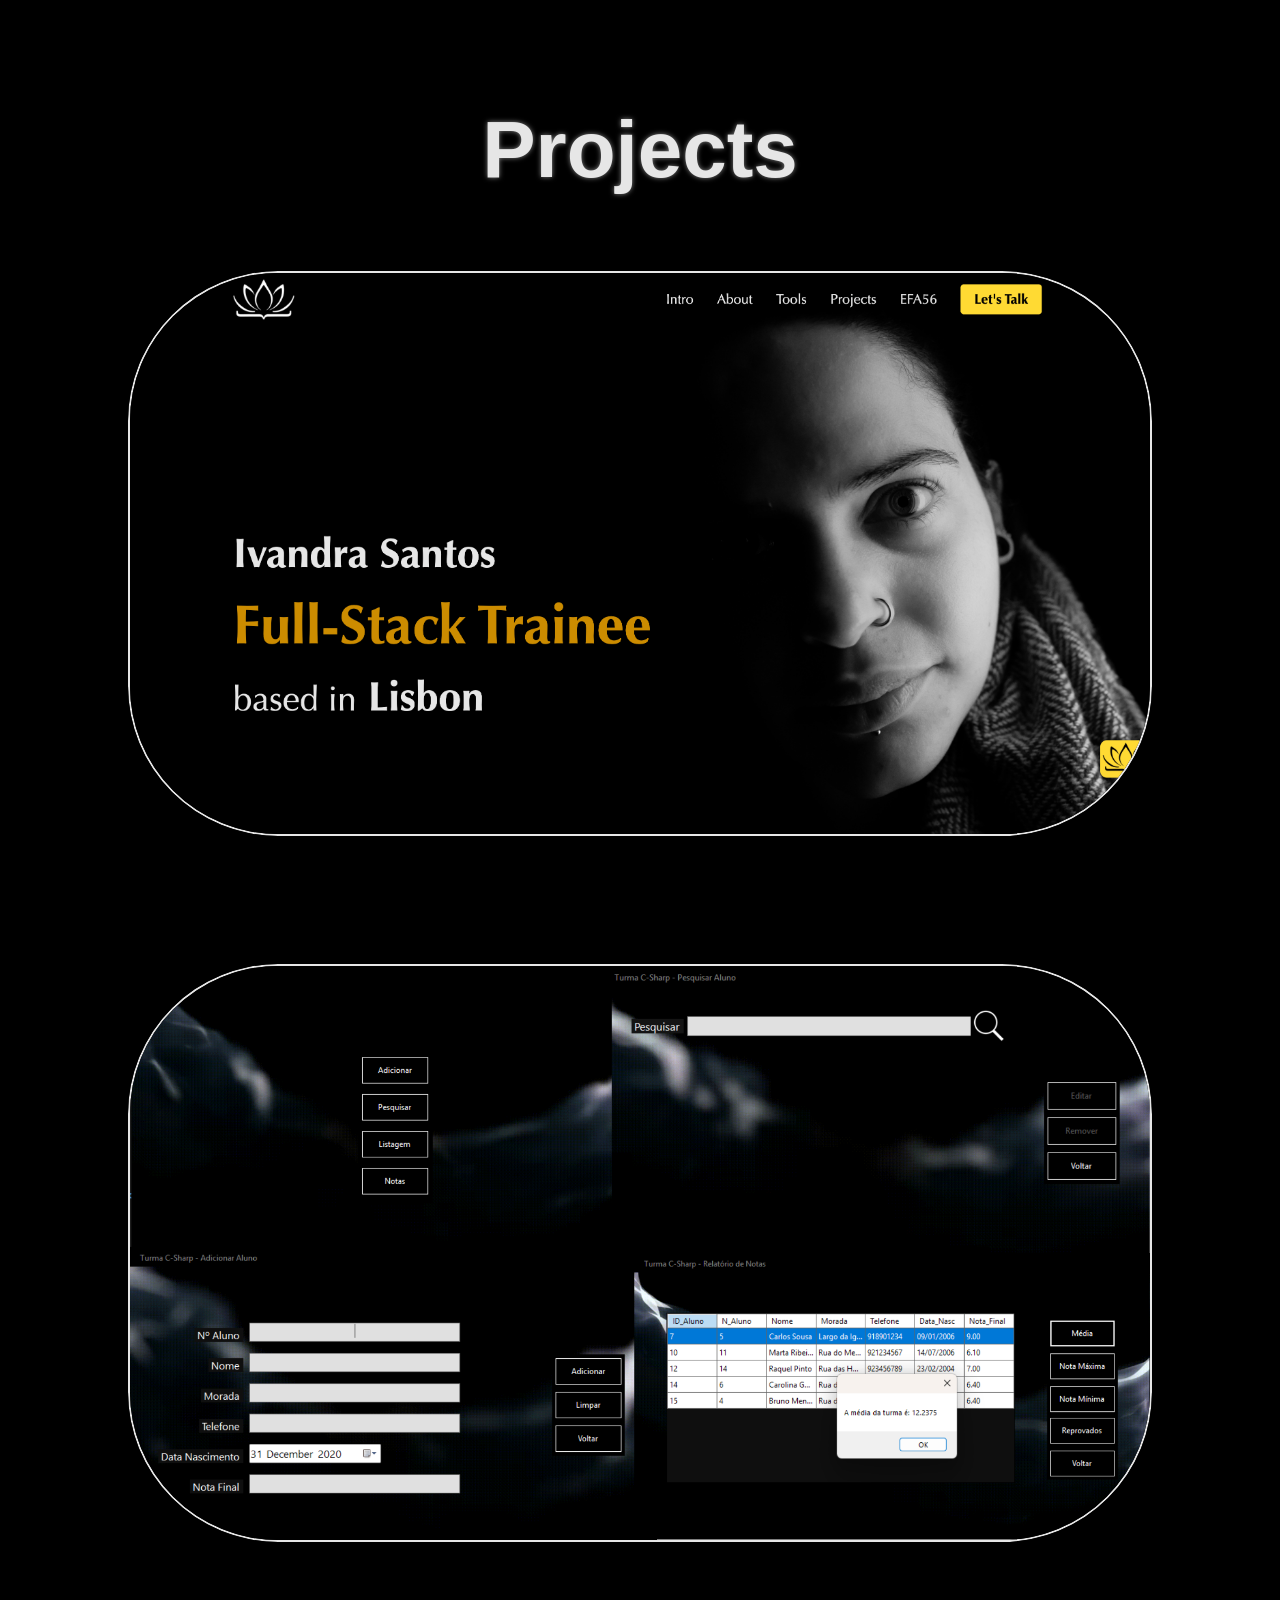
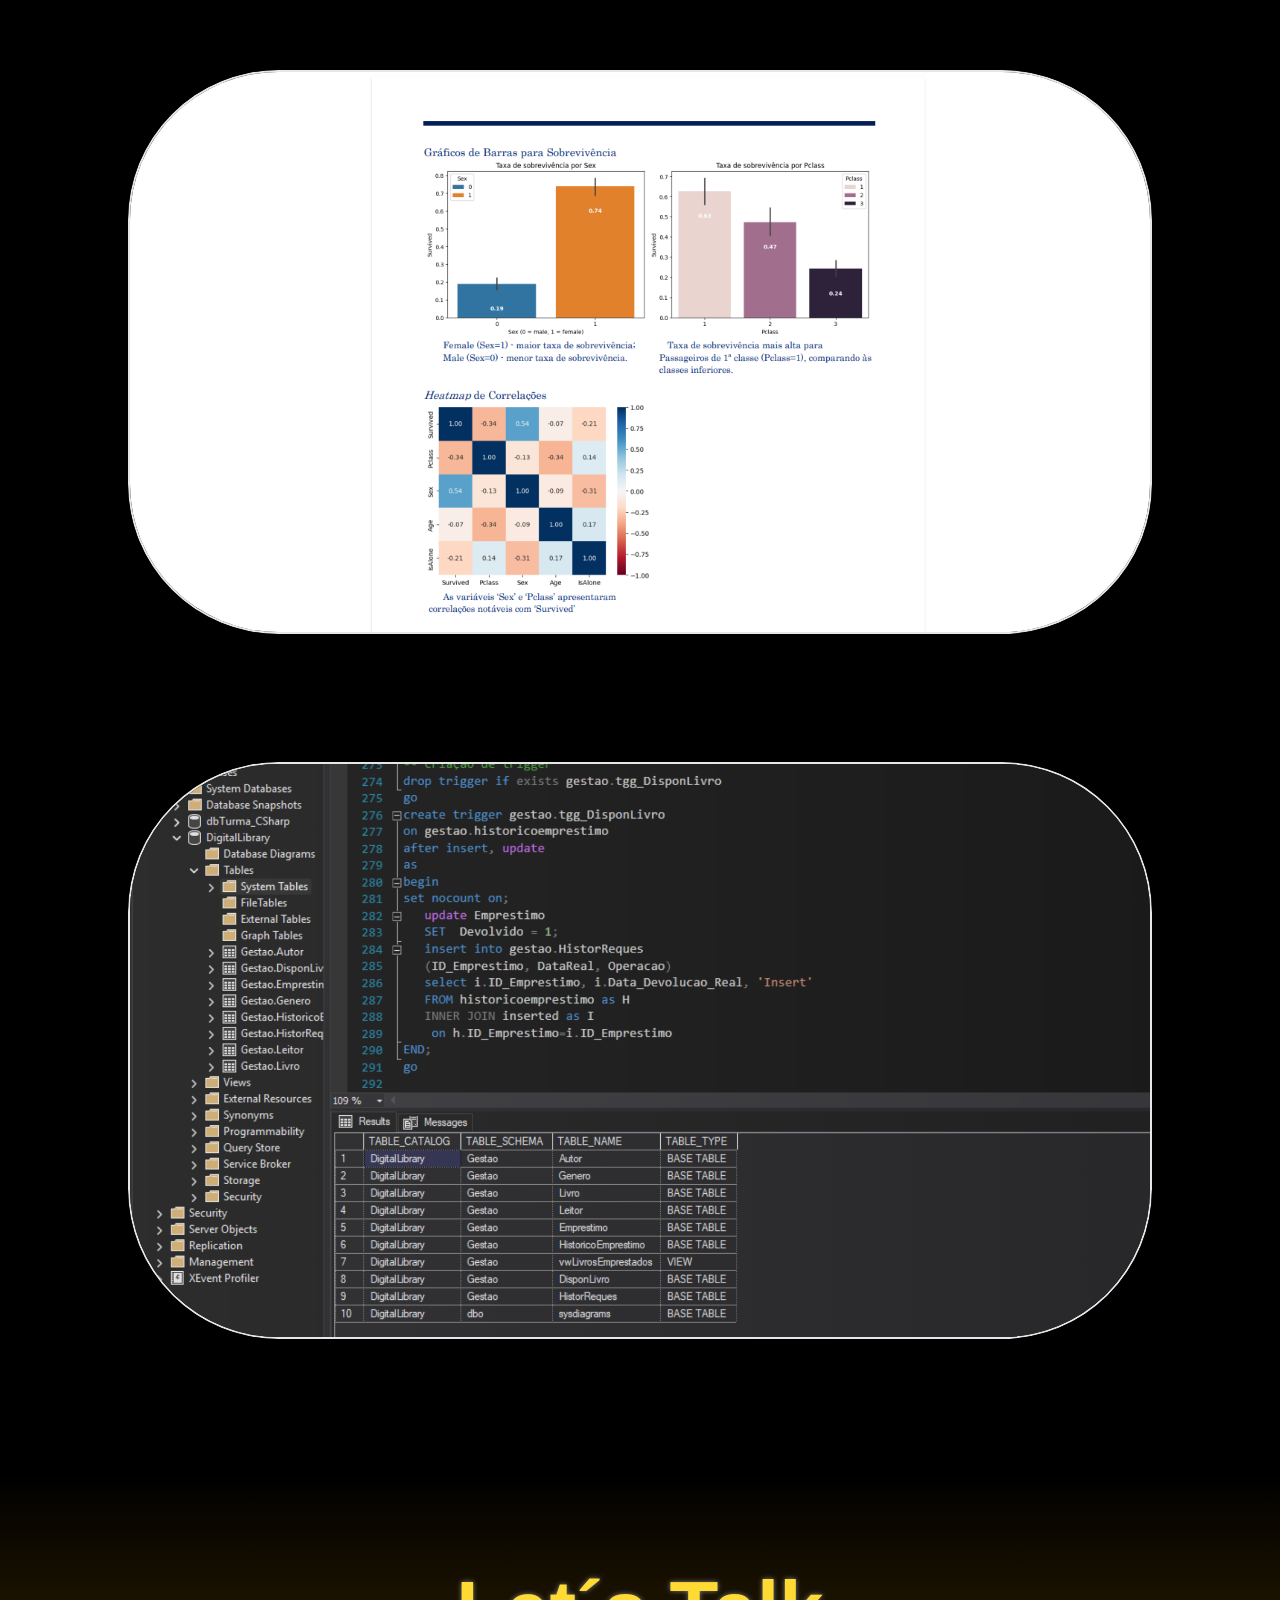
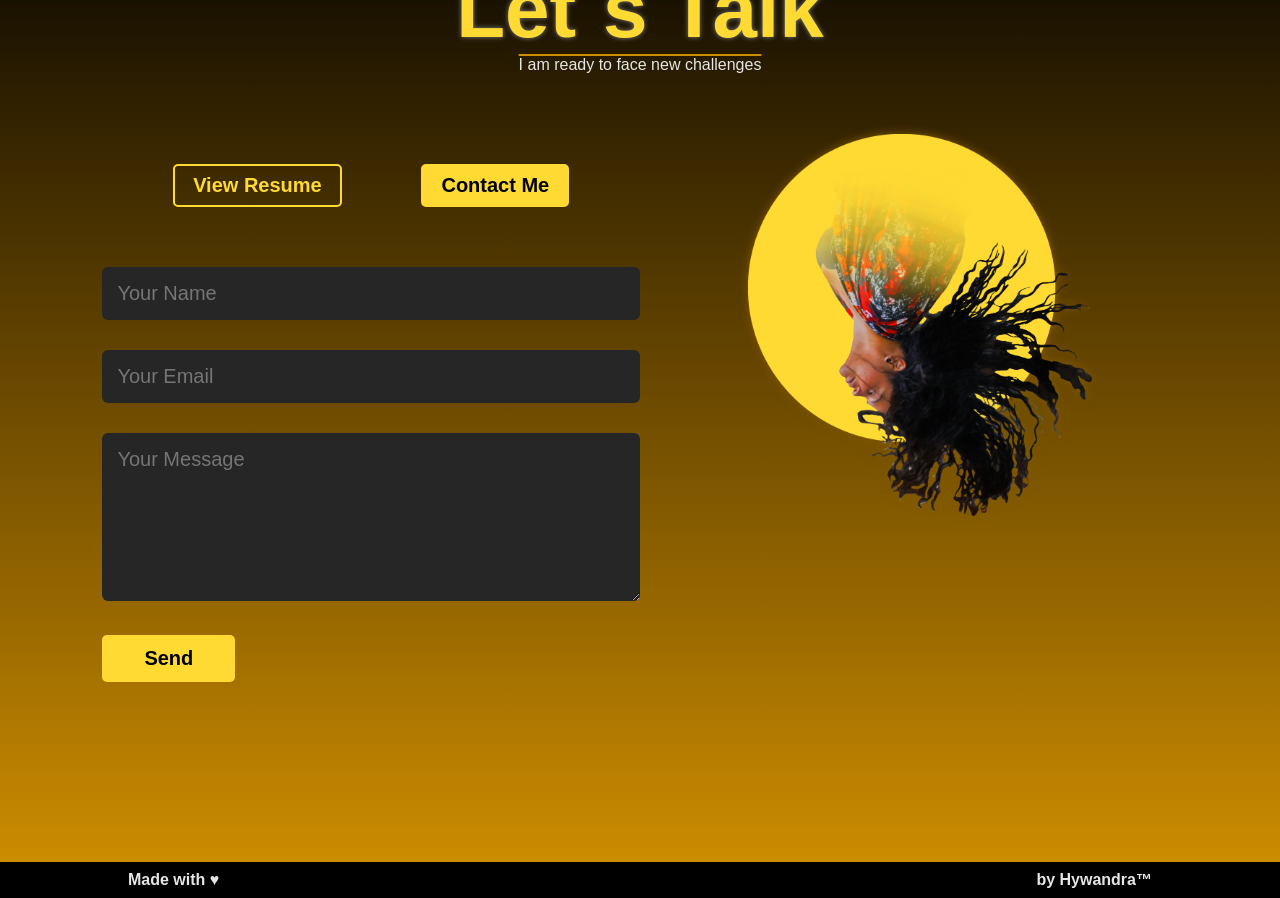
==== commit 76299a05: "Update aboutMe" ====
--- a/index.html
+++ b/index.html
@@ -72,17 +72,16 @@
           <div>
             <h1 class="subTitle not-media">I am</h1>
             <p>
-              a Full-Stack Developer trainee with a passion for creating dynamic
-              and user-friendly web sites. I have been studying in both
-              front-end and back-end development, and I am always eager to learn
-              new technologies and improve my skills.
+              a Full-Stack Developer trainee with passion and creativity. I have
+              been studying in both front-end and back-end development, and I am
+              always eager to learn new technologies and improve my skills.
             </p>
             <br />
             <p>
               I am currently looking for a full-time position as a Full-Stack
-              Developer, where I can contribute my skills and grow as a
+              Developer, where I can upgrade my skills and grow as a
               professional. I am particularly interested in working in Web
-              Design and with SQL Server.
+              Developing and with SQL Server.
             </p>
             <br />
             <p>
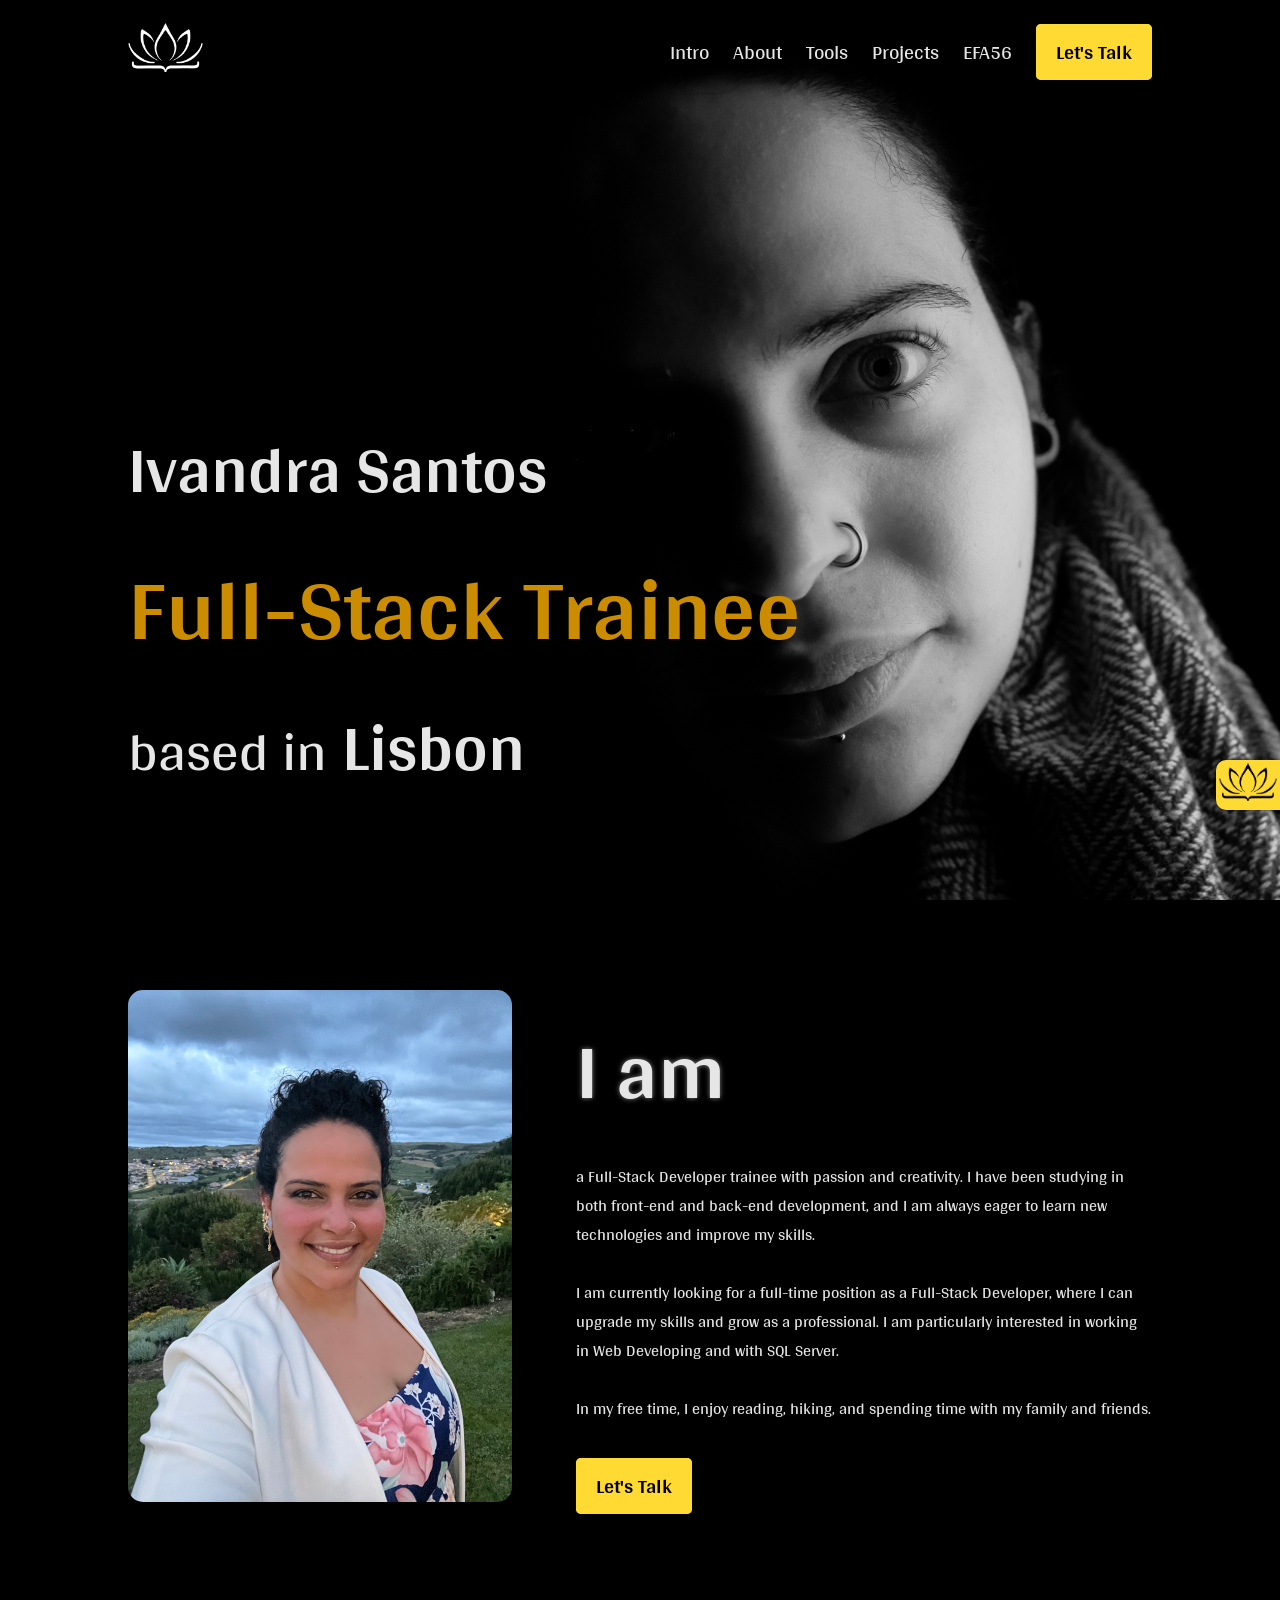
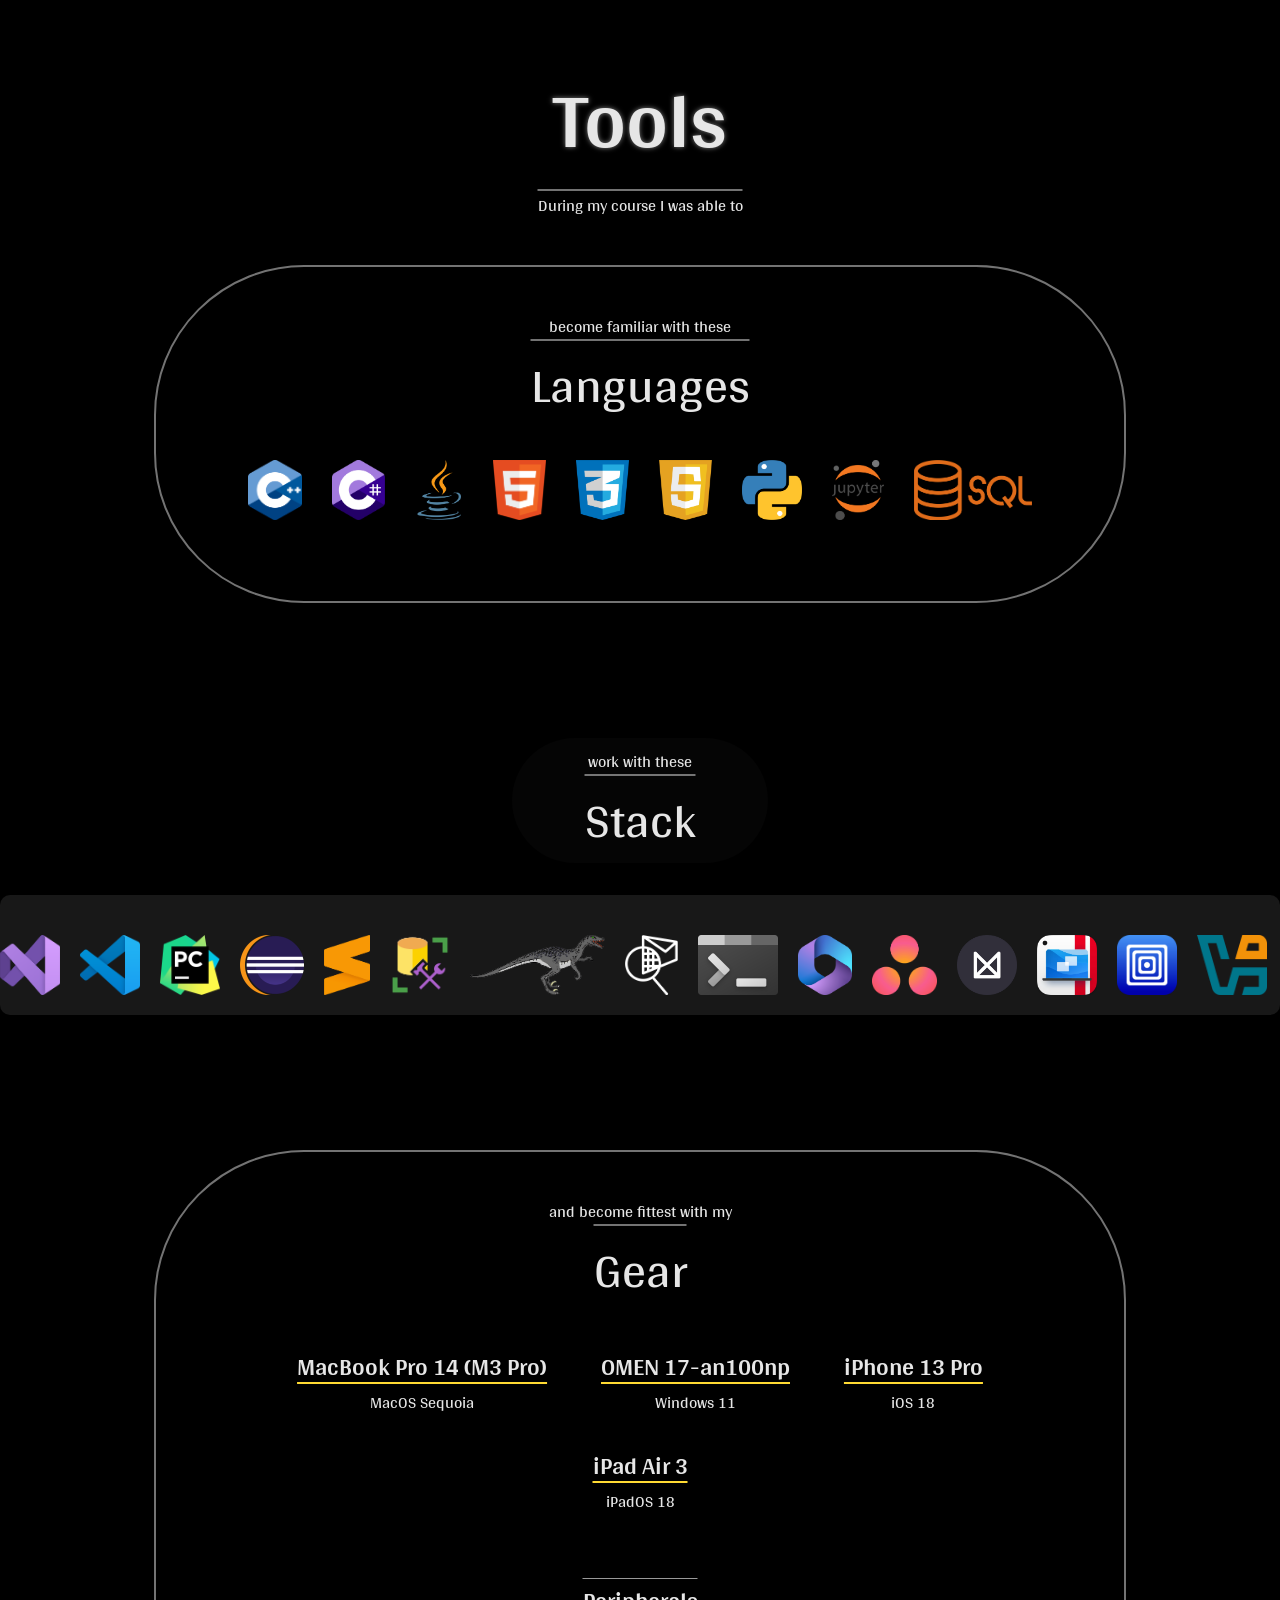
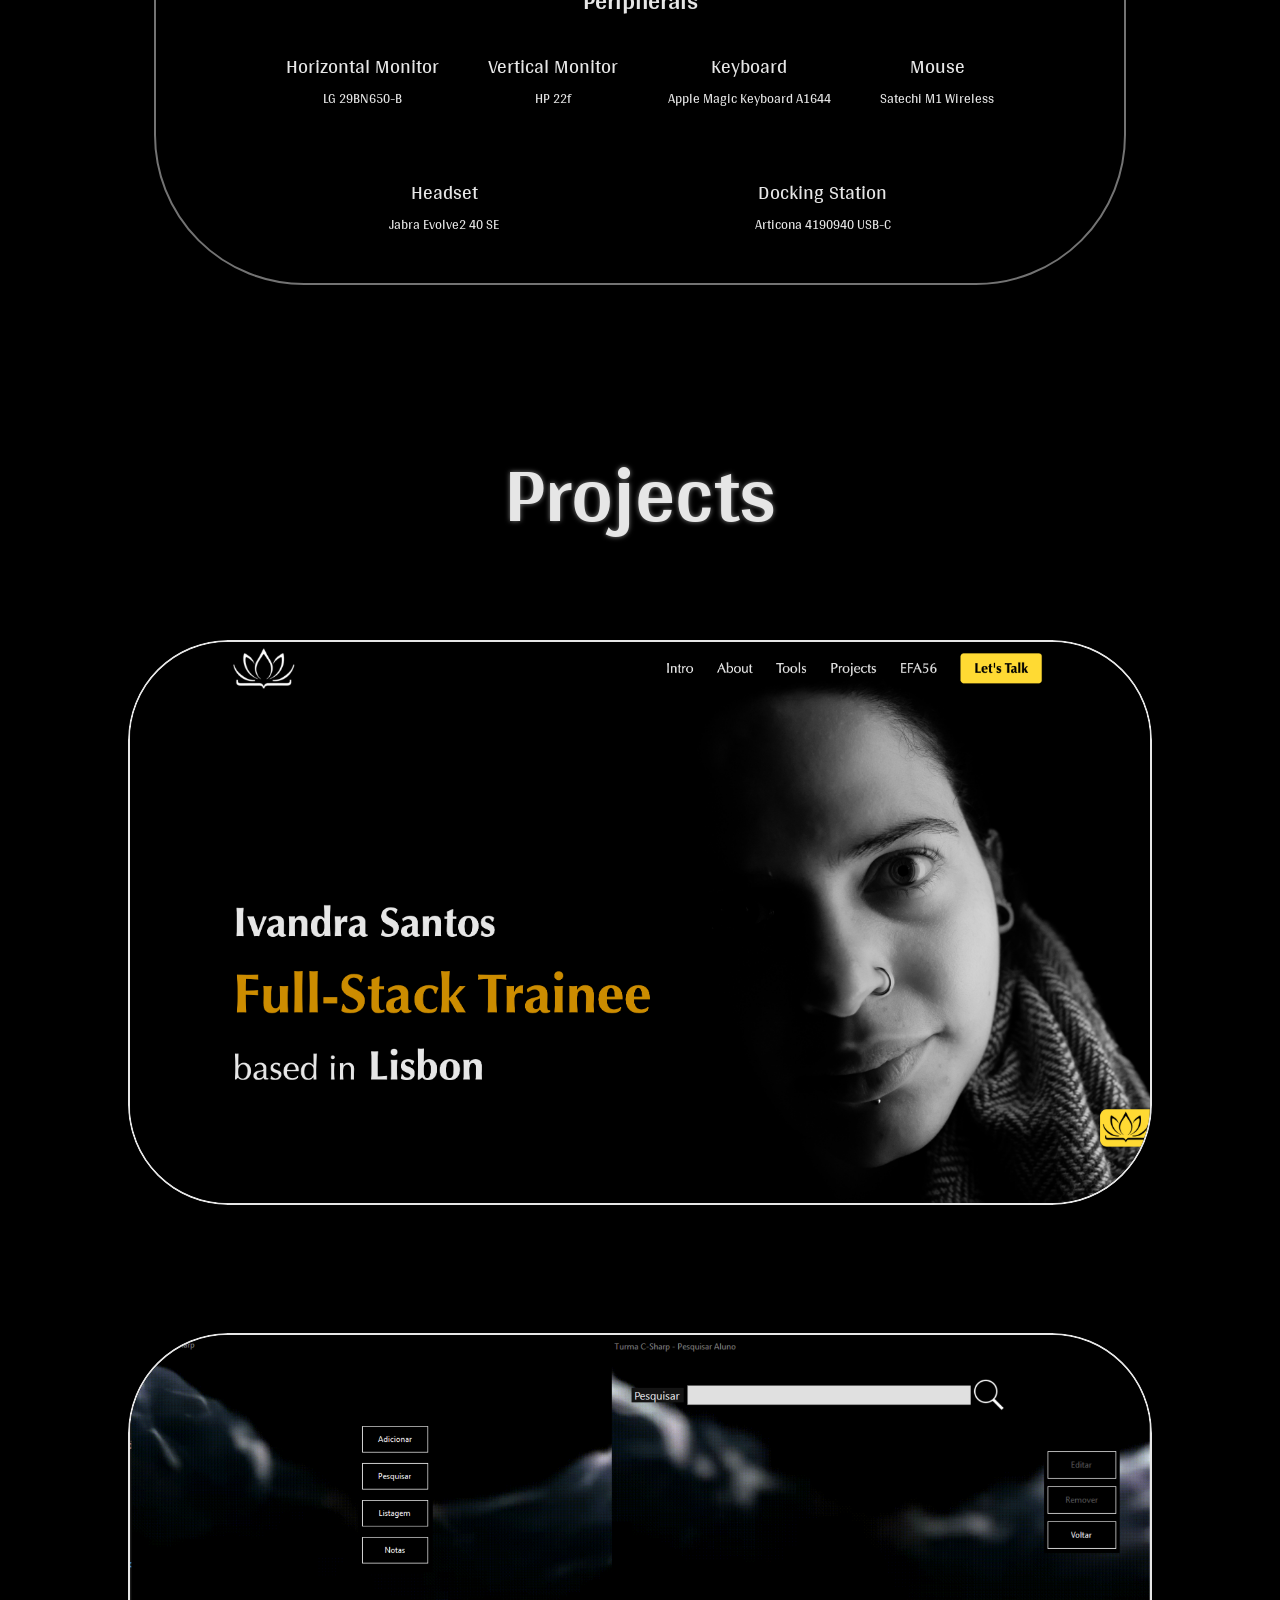
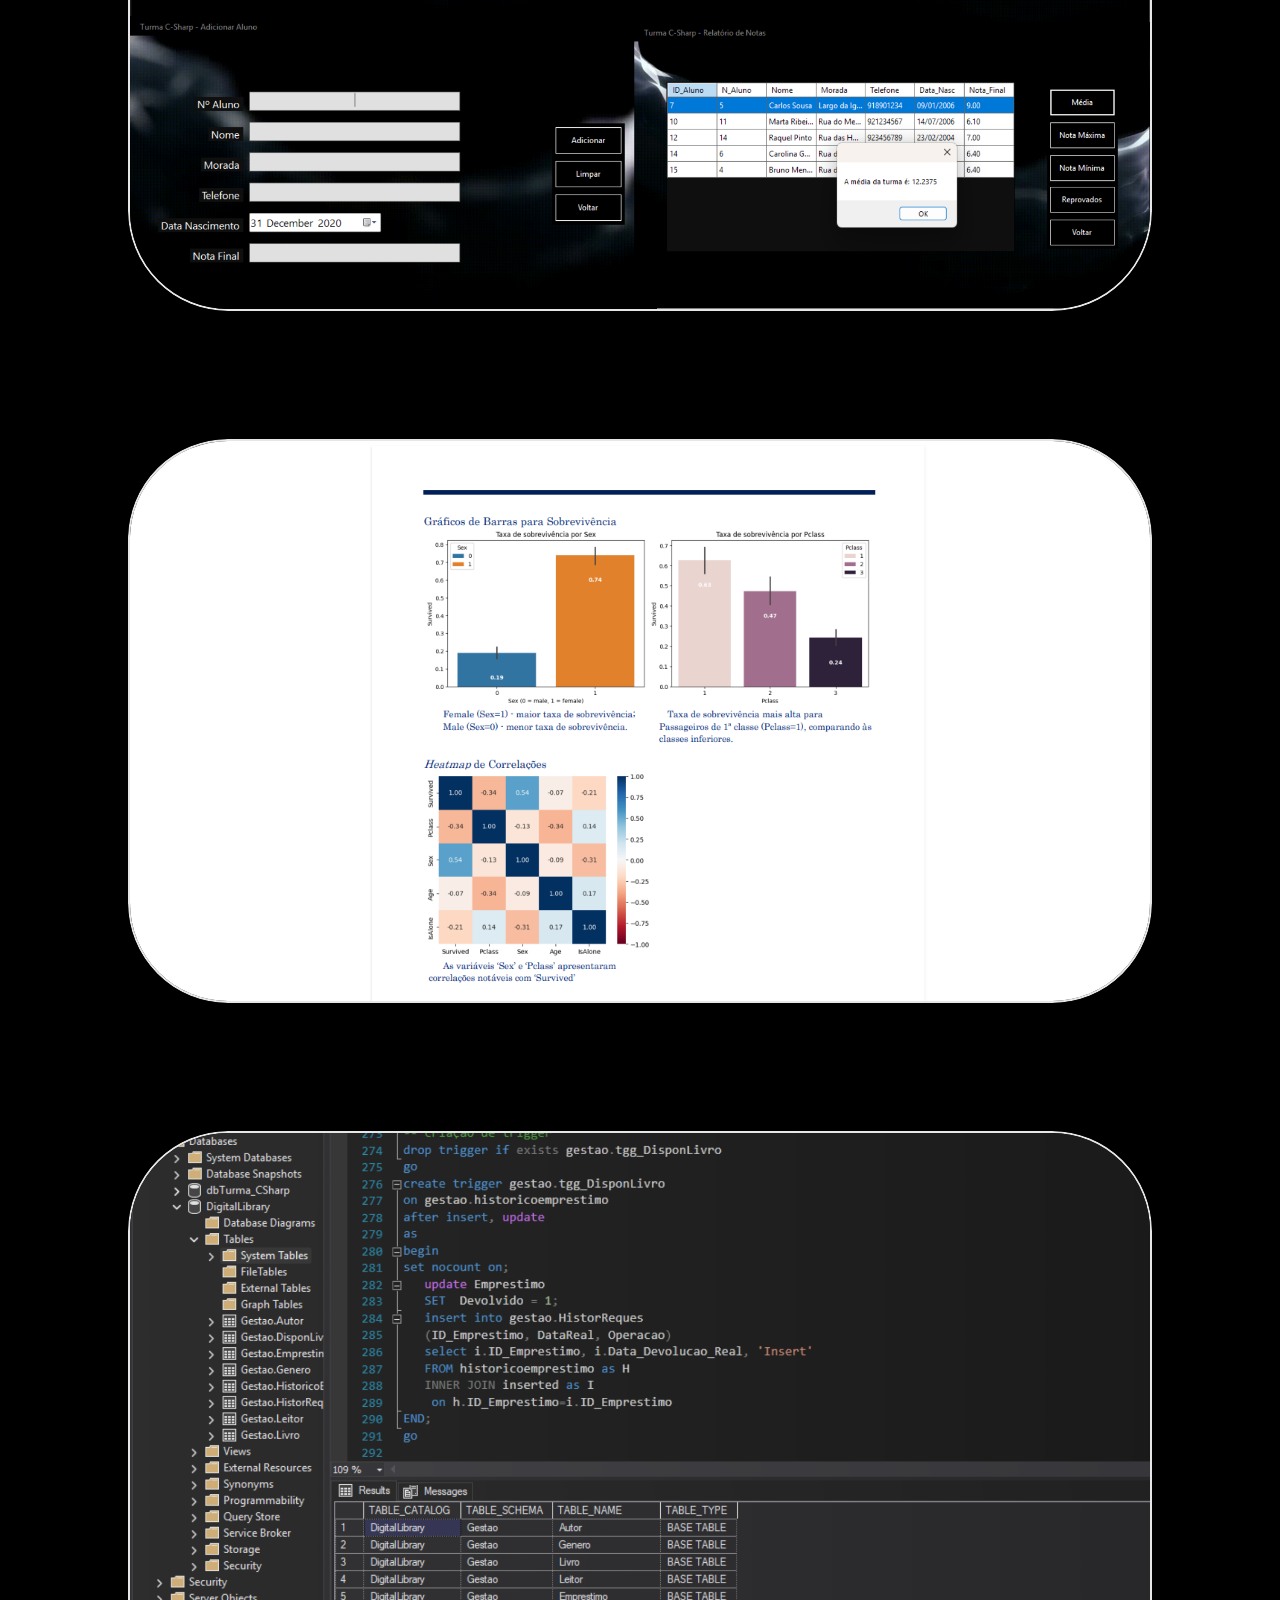
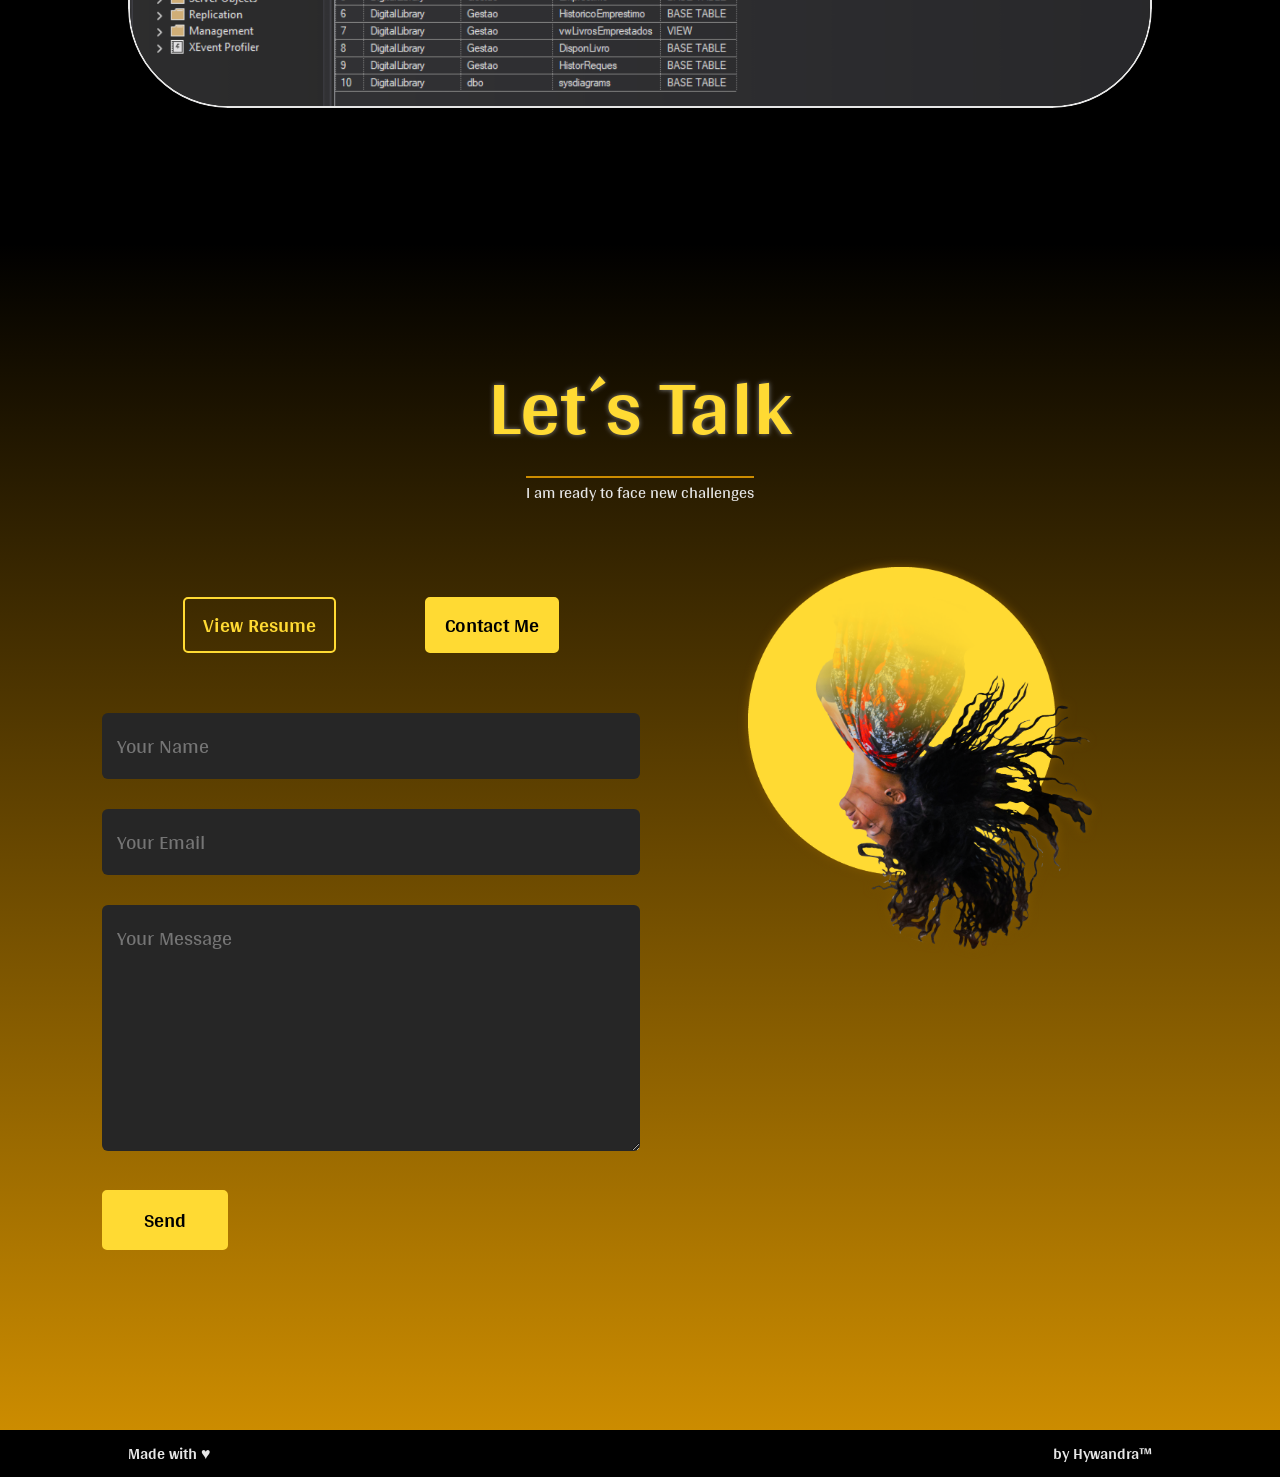
==== commit f752cb02: "Update with Arya Google's Font" ====
--- a/index.html
+++ b/index.html
@@ -6,6 +6,13 @@
     <title>Ivandra Santos - Portfolio</title>
 
     <link rel="stylesheet" href="styles.css" />
+
+    <link rel="preconnect" href="https://fonts.googleapis.com" />
+    <link rel="preconnect" href="https://fonts.gstatic.com" crossorigin />
+    <link
+      href="https://fonts.googleapis.com/css2?family=Arya:wght@400;700&display=swap"
+      rel="stylesheet"
+    />
 
     <link rel="icon" type="image/png" href="icons/sqrLotusLogoWhtIcon.png" />
   </head>
@@ -59,7 +66,9 @@
     <main>
       <!-- TOP TAG -->
       <div class="goin-up">
-        <a href="#top"><img src="icons/lotusLogoBlkicon.png" alt="Lotus" /></a>
+        <a href="#intro"
+          ><img src="icons/lotusLogoBlkicon.png" alt="Lotus"
+        /></a>
       </div>
       <!-- -------------- ABOUT ME ---------------- -->
 
--- a/styles.css
+++ b/styles.css
@@ -1,7 +1,7 @@
 * {
   margin: 0;
   padding: 0;
-  font-family: "optima", sans-serif;
+  font-family: "optima", "Arya", sans-serif;
   box-sizing: border-box;
 }
 
@@ -430,25 +430,25 @@
   grid-template-columns: repeat(auto-fit, minmax(500px, 1fr));
   grid-gap: 10vw;
   margin-top: 30px;
-  border-radius: 150px;
+  border-radius: 100px;
 }
 .works {
-  border-radius: 150px;
+  border-radius: 100px;
   position: relative;
   overflow: hidden;
   &:hover img {
     transform: scale(1.2);
     transform: opacity(0.6);
-    border-radius: 150px;
+    border-radius: 100px;
   }
   &:hover .layer {
     height: 100%;
-    border-radius: 150px;
+    border-radius: 100px;
   }
 }
 .works img {
   width: 100%;
-  border-radius: 150px;
+  border-radius: 100px;
   display: block;
   transition: transform 0.5s;
   border: #e6e6e6 solid 2px;
@@ -457,7 +457,7 @@
   width: 100%;
   height: 0;
   background: linear-gradient(rgb(204, 139, 0), rgba(0, 0, 0, 0.4));
-  border-radius: 150px;
+  border-radius: 100px;
   position: absolute;
   top: 0;
   left: 0;
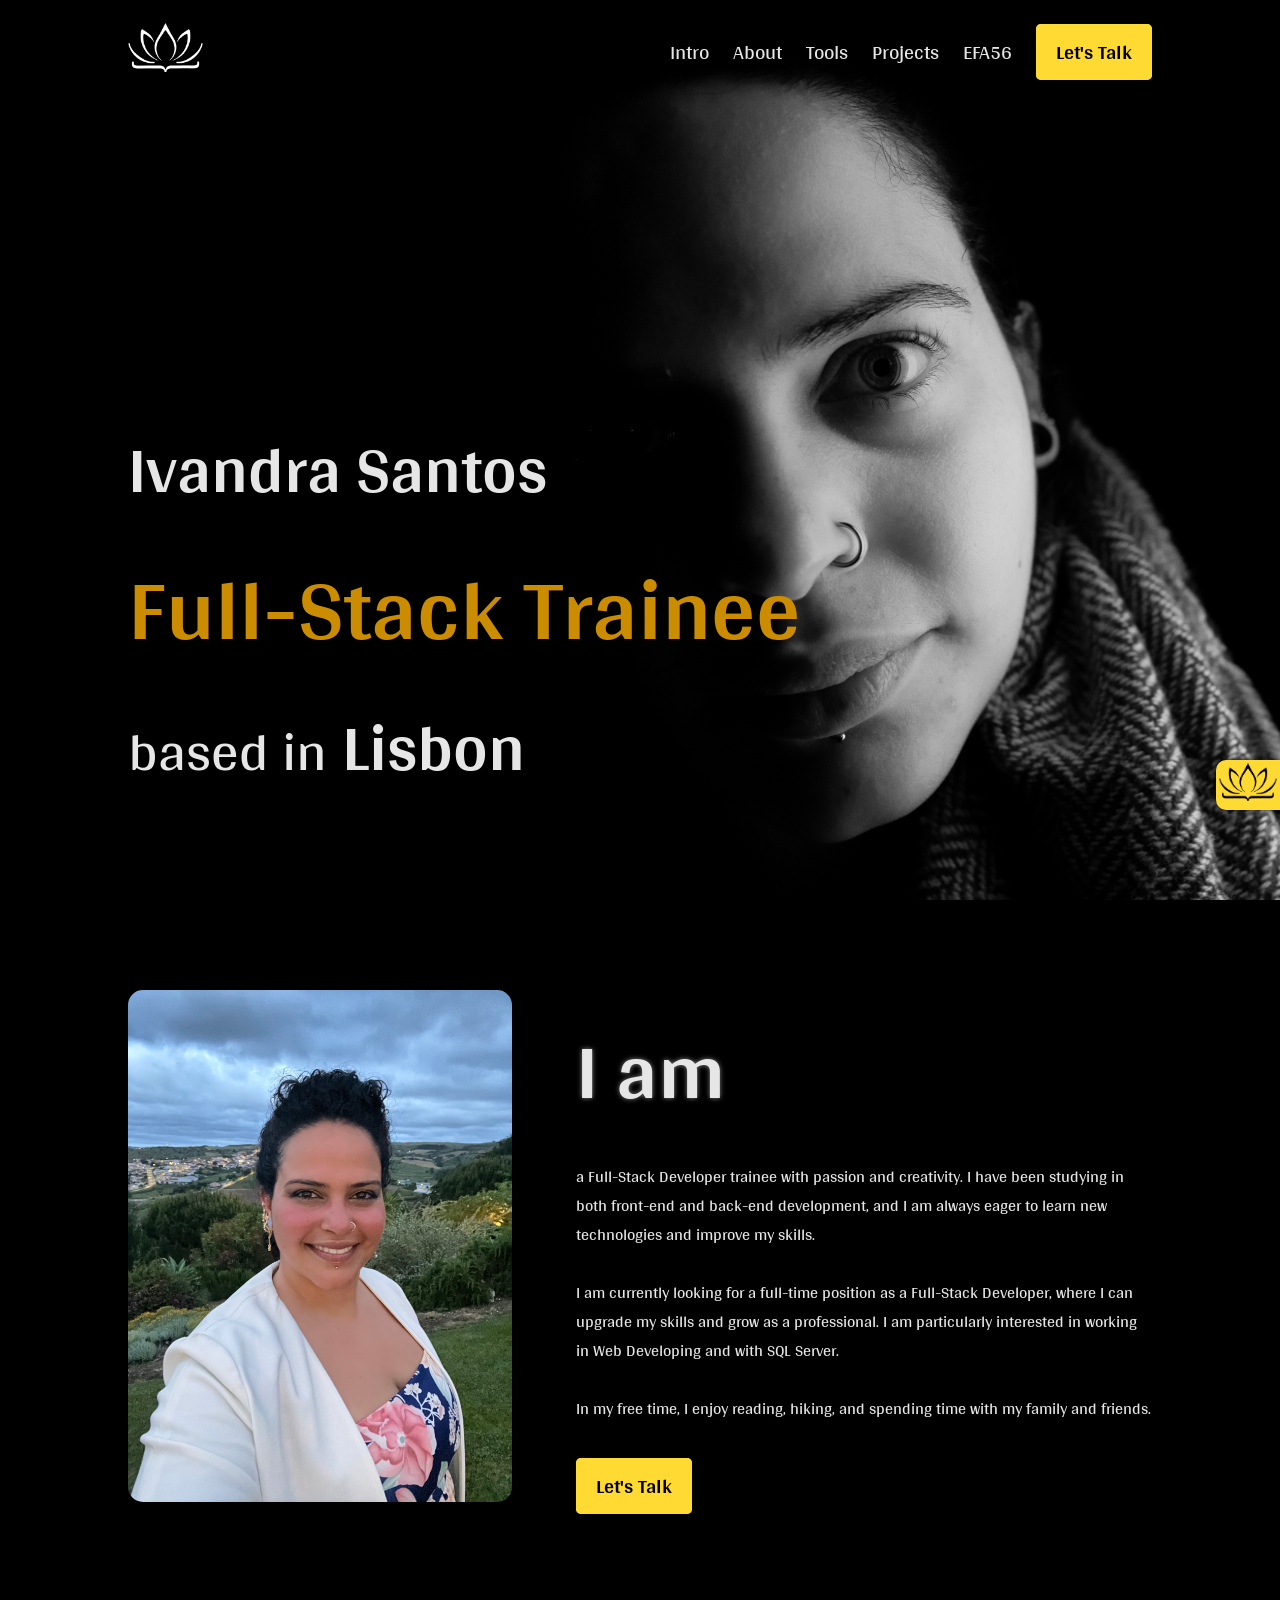
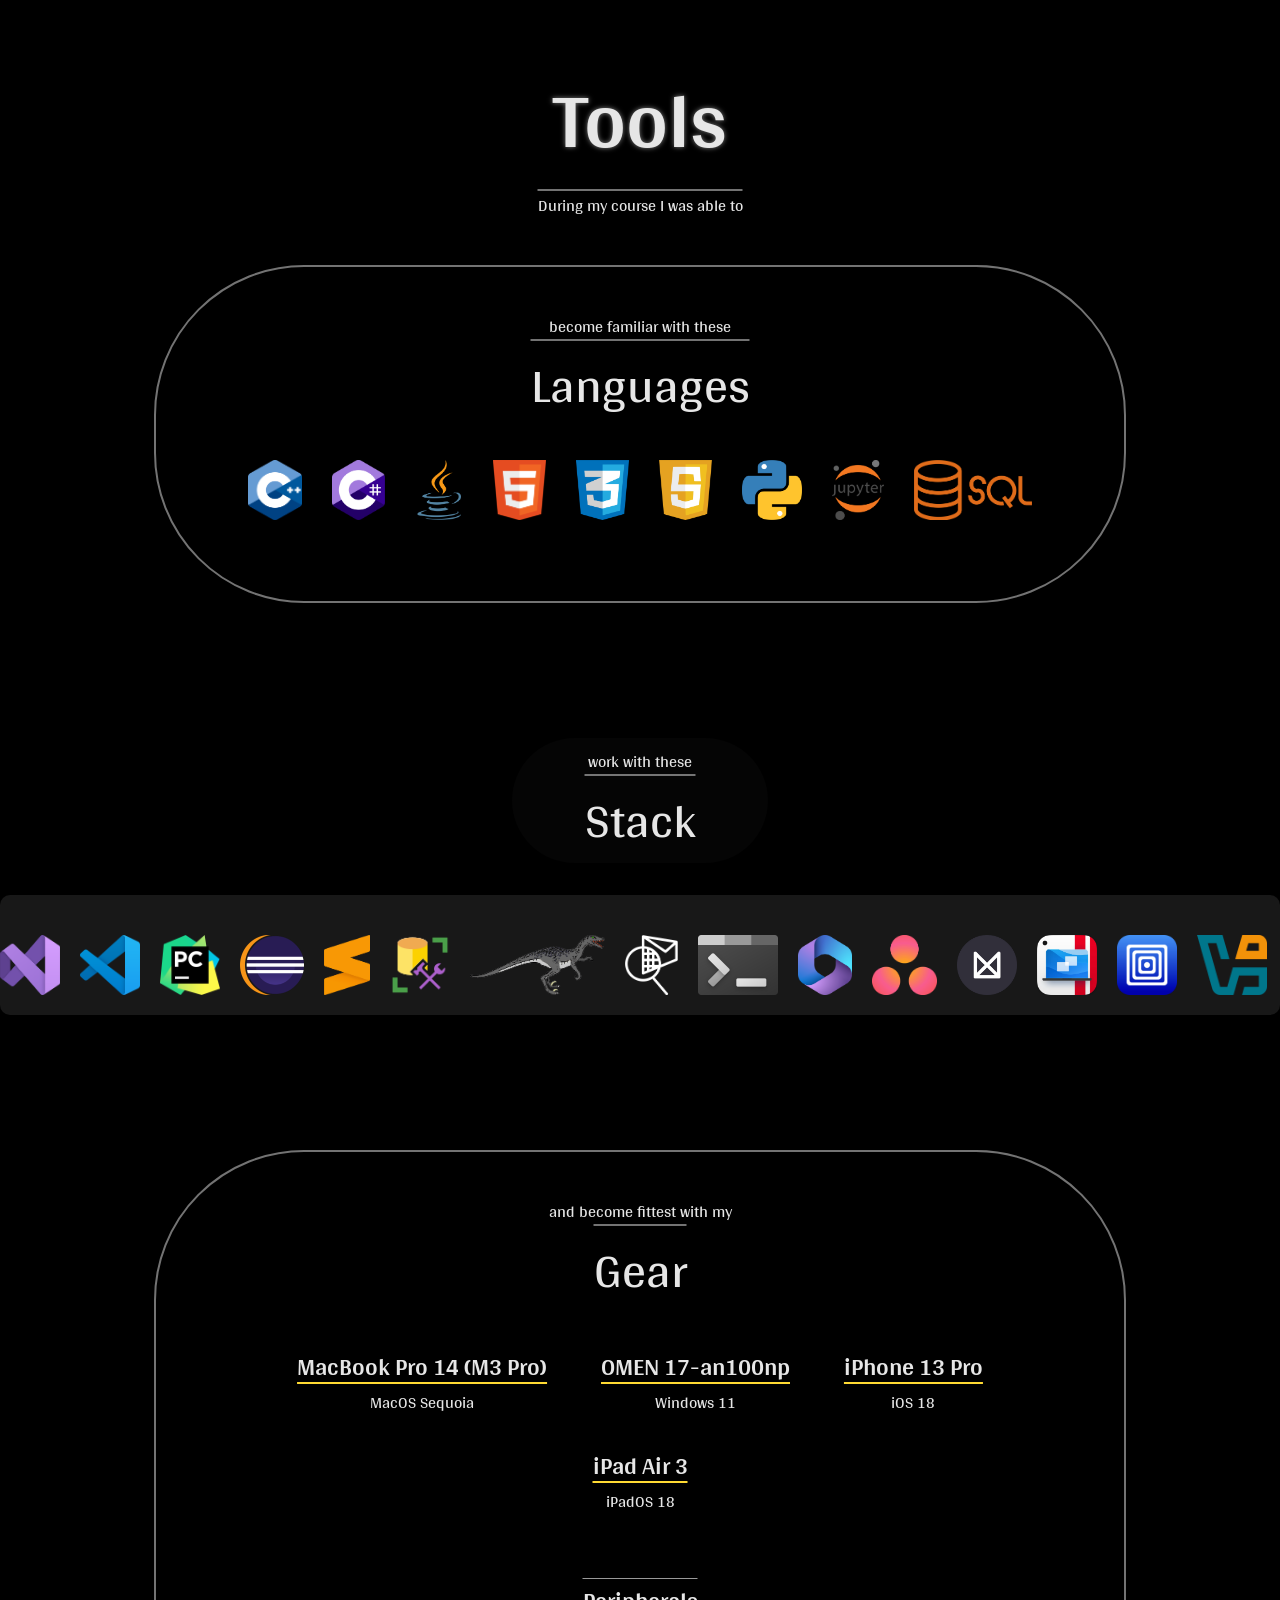
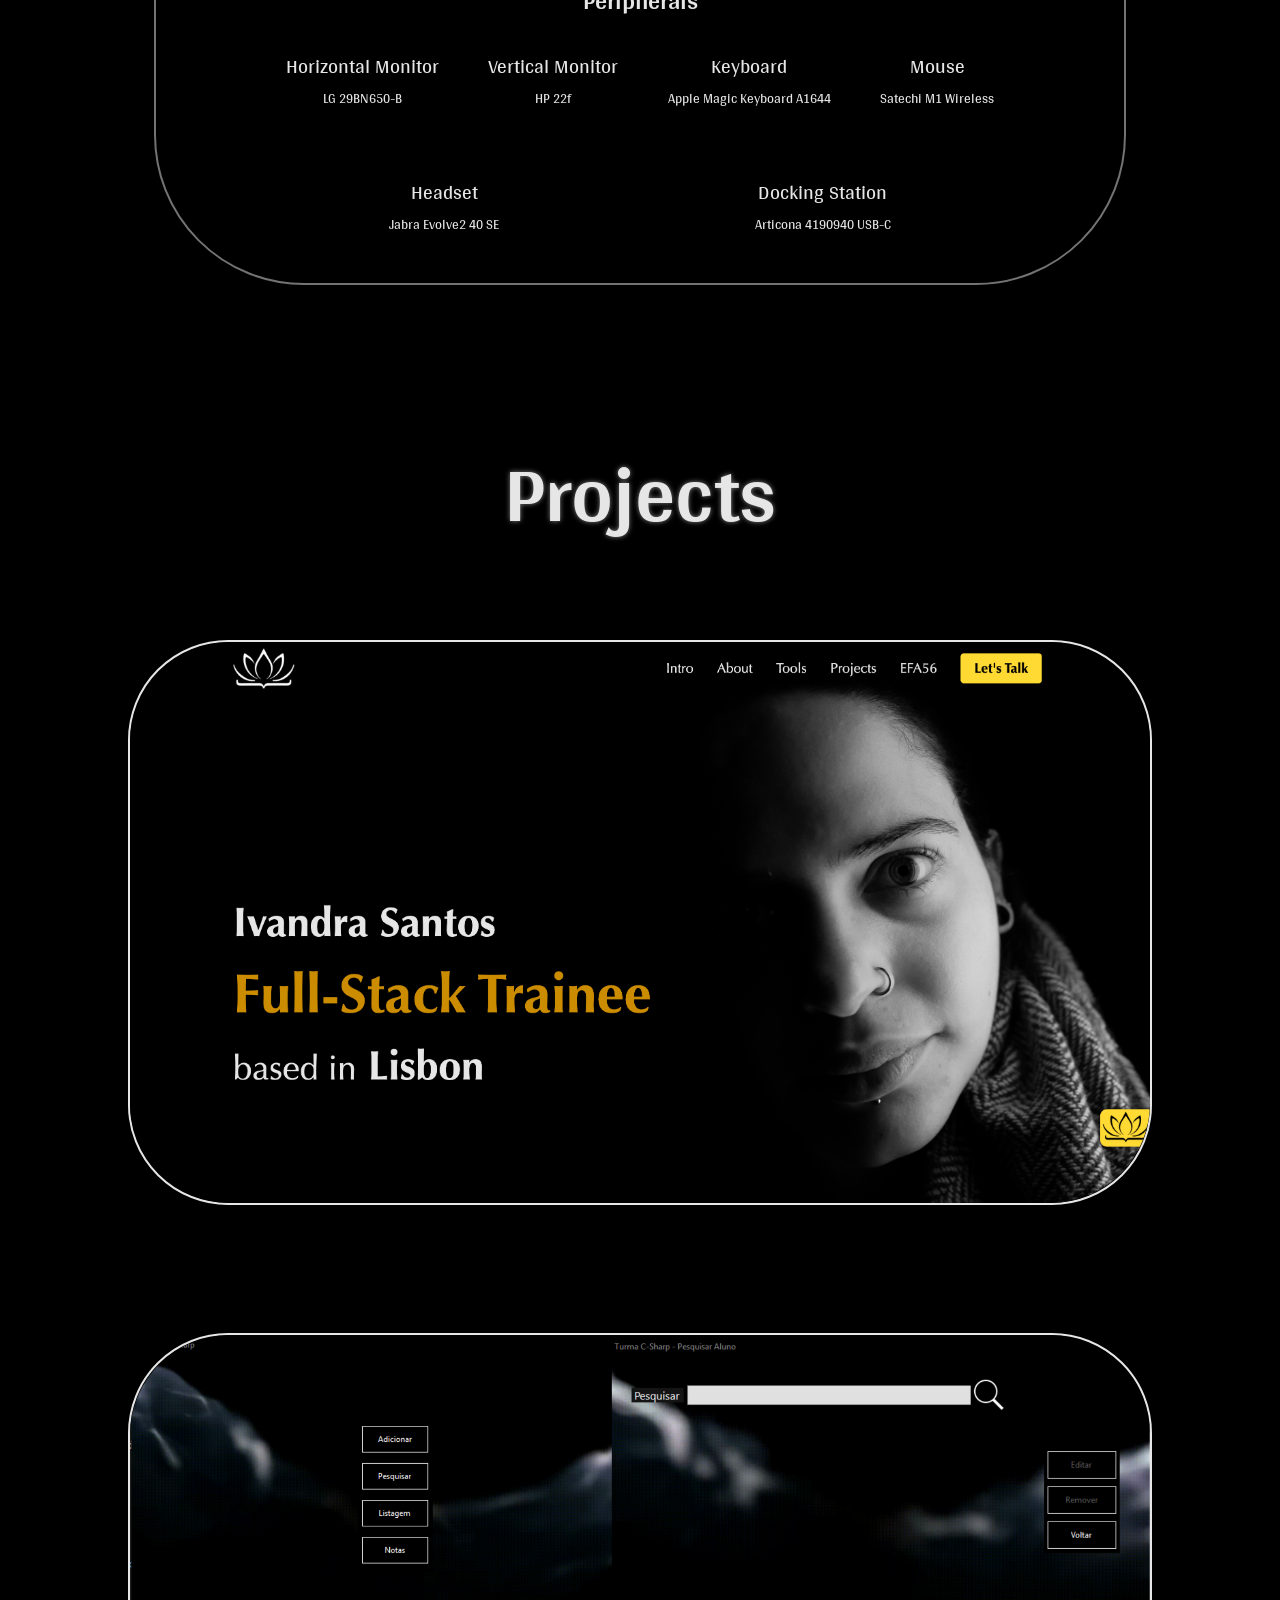
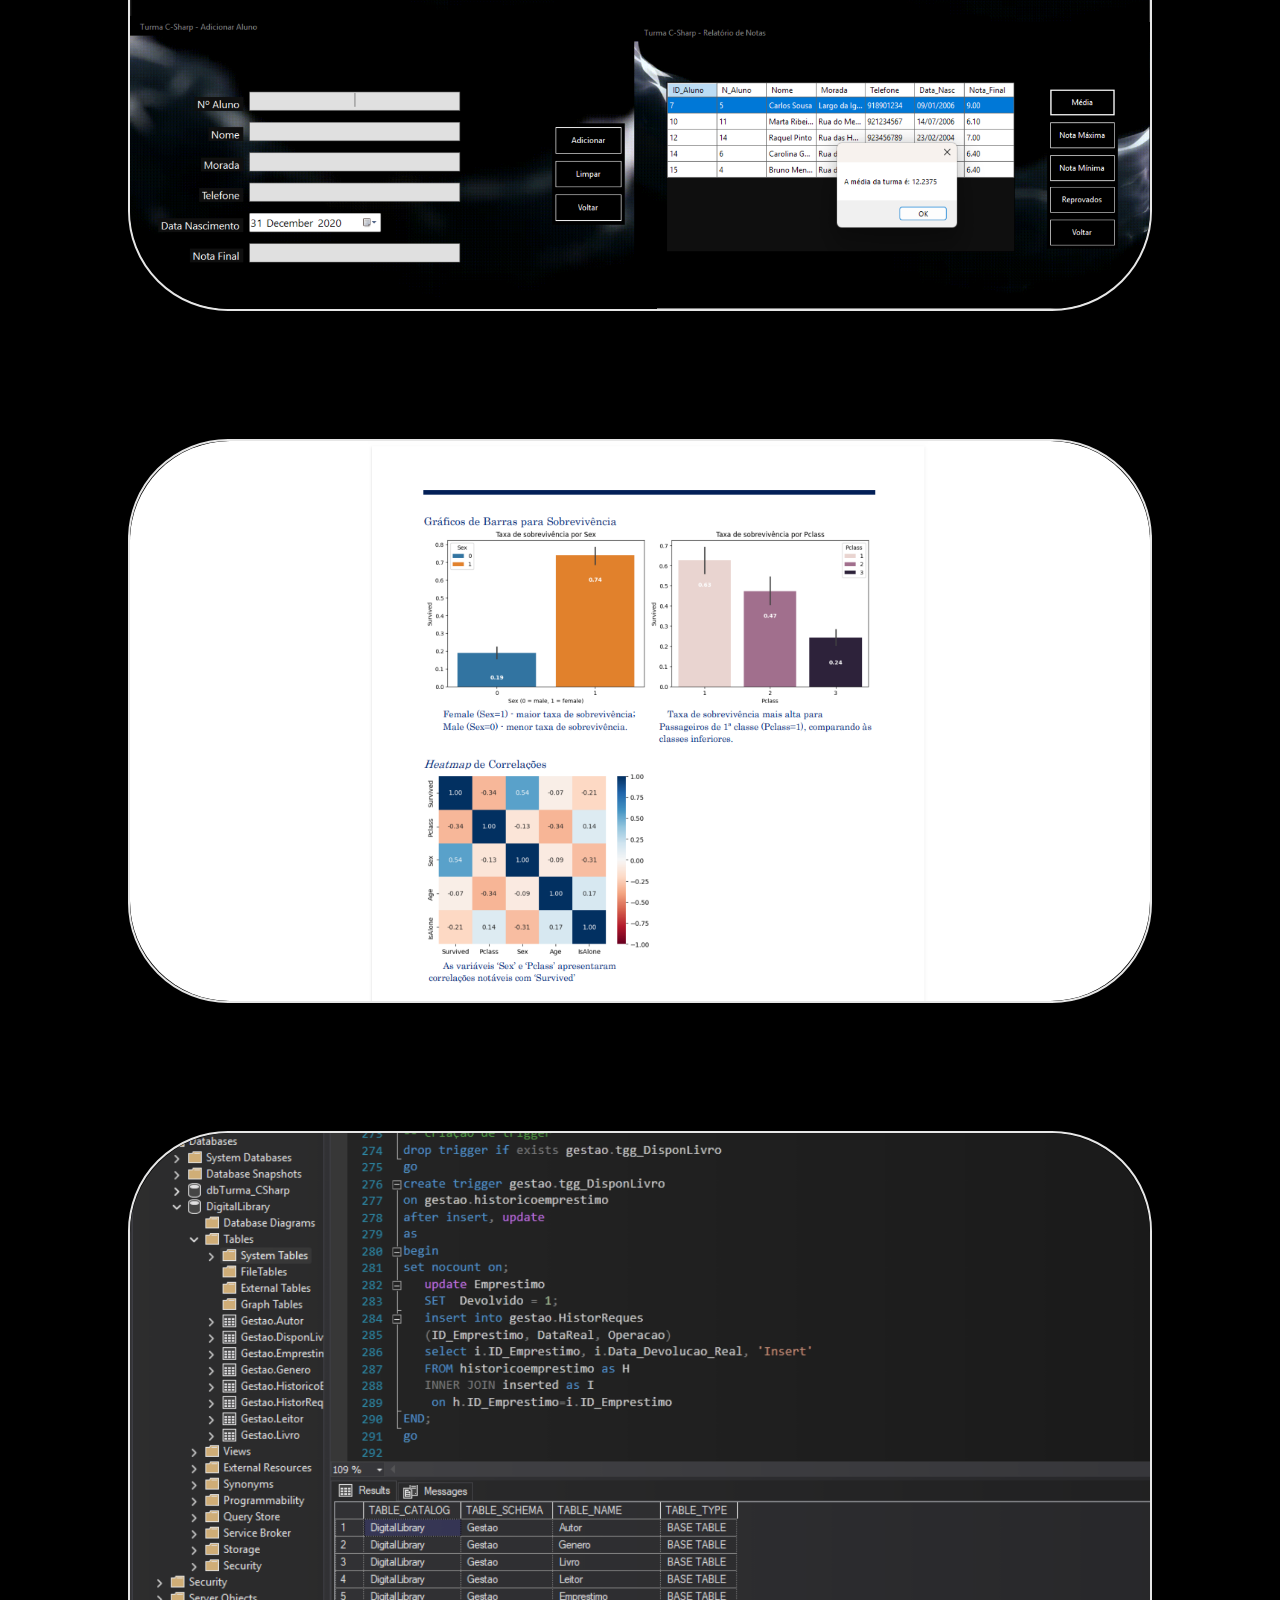
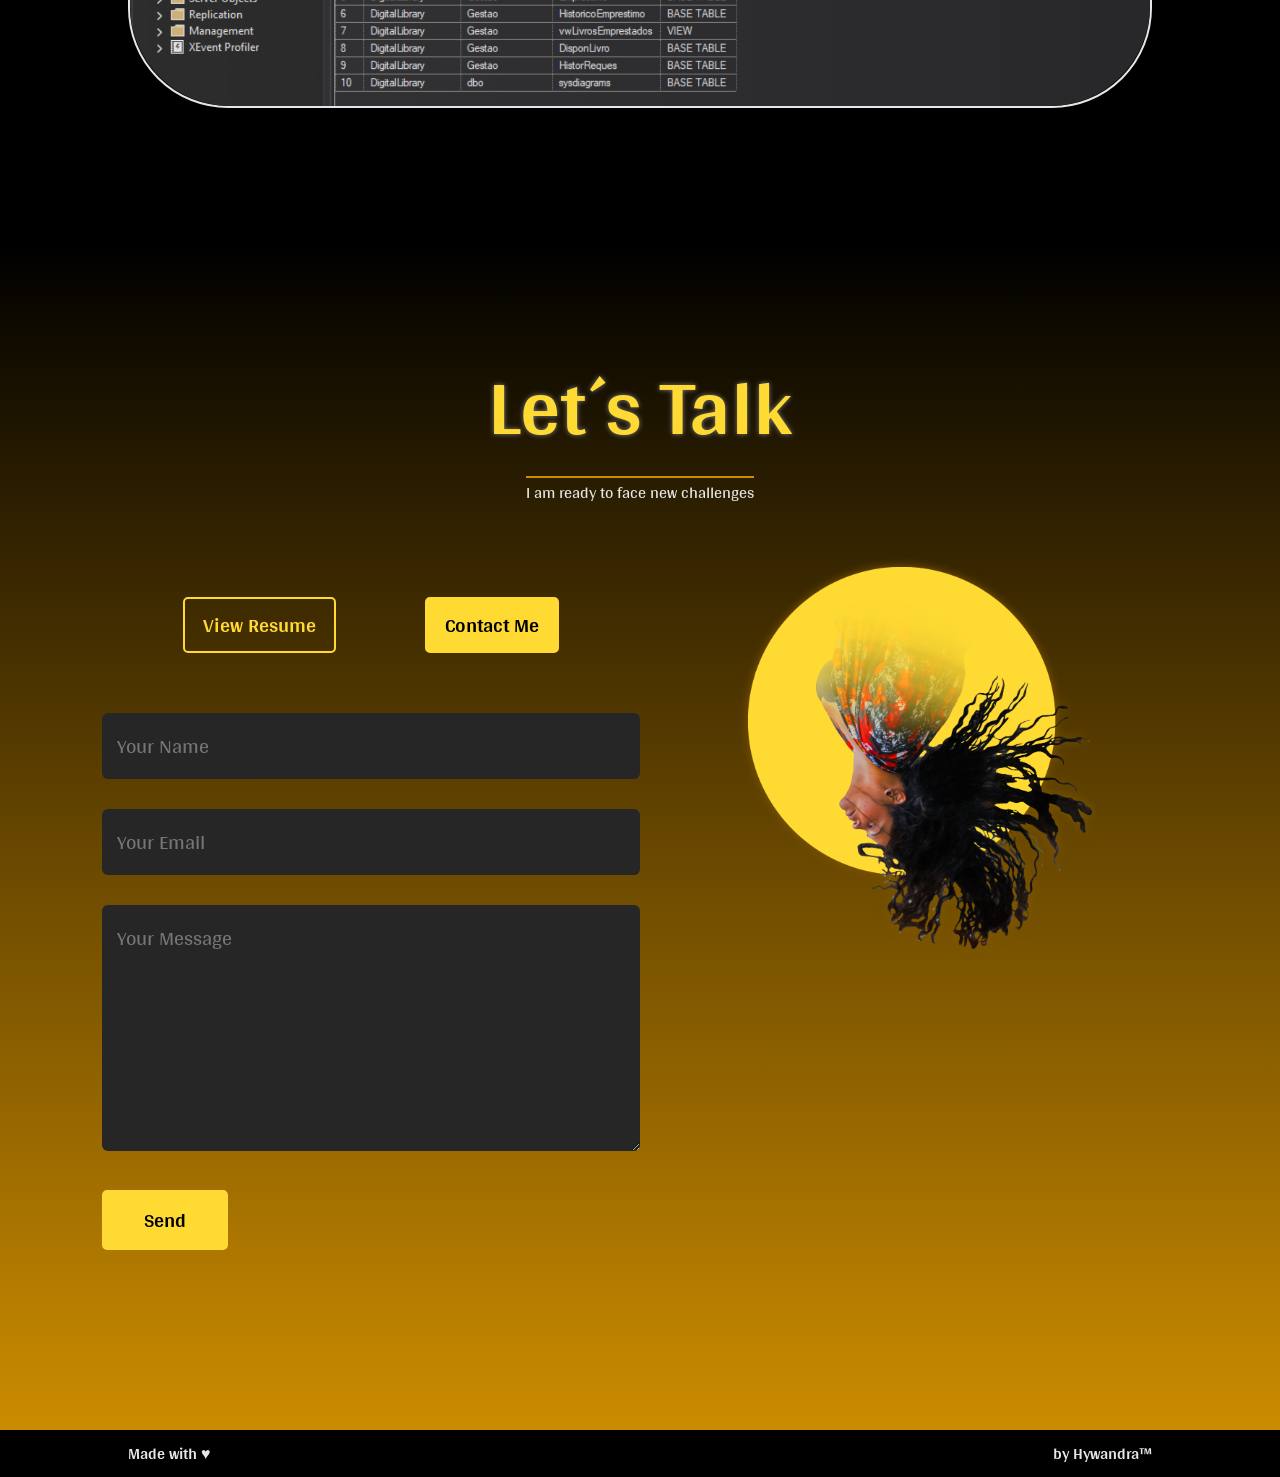
==== commit e9c66bad: "Change project 2's name" ====
--- a/index.html
+++ b/index.html
@@ -427,7 +427,7 @@
                   width="100%"
                 />
                 <figcaption class="layer">
-                  <h3>Student Management System</h3>
+                  <h3>Student CRUD System</h3>
                   <p>
                     Developed a Student Management System using<br />C-Sharp and
                     SQL Server. Implemented an interface with<br />CRUD
--- a/styles.css
+++ b/styles.css
@@ -434,6 +434,7 @@
 }
 .works {
   border-radius: 100px;
+  border: #e6e6e6 solid 2px;
   position: relative;
   overflow: hidden;
   &:hover img {
@@ -451,7 +452,6 @@
   border-radius: 100px;
   display: block;
   transition: transform 0.5s;
-  border: #e6e6e6 solid 2px;
 }
 .layer {
   width: 100%;
@@ -812,7 +812,7 @@
     margin: 0;
   }
   .works {
-    padding-bottom: 5vh;
+    margin-bottom: 5vh;
   }
   .layer {
     padding: 0;
@@ -828,6 +828,71 @@
       margin-top: 0;
     }
   }
+  /*   .work-list {
+    display: grid;
+    grid-template-columns: repeat(auto-fit, minmax(500px, 1fr));
+    grid-gap: 10vw;
+    margin-top: 30px;
+    border-radius: 100px;
+  }
+  .works {
+    border-radius: 100px;
+    border: #e6e6e6 solid 2px;
+    position: relative;
+    overflow: hidden;
+    &:hover img {
+      transform: scale(1.2);
+      transform: opacity(0.6);
+      border-radius: 100px;
+    }
+    &:hover .layer {
+      height: 100%;
+      border-radius: 100px;
+    }
+  }
+  .works img {
+    width: 100%;
+    border-radius: 100px;
+    display: block;
+    transition: transform 0.5s;
+  }
+  .layer {
+    width: 100%;
+    height: 0;
+    background: linear-gradient(rgb(204, 139, 0), rgba(0, 0, 0, 0.4));
+    border-radius: 100px;
+    position: absolute;
+    top: 0;
+    left: 0;
+    overflow: hidden;
+    display: flex;
+    align-items: center;
+    justify-content: center;
+    flex-direction: column;
+    padding: 0 40px;
+    text-align: center;
+    transition: height 0.5s;
+  
+    h3 {
+      font-size: 30px;
+      font-weight: 600;
+      margin-bottom: 20px;
+    }
+    p {
+      text-shadow: #000000 0 0 2px;
+    }
+    a {
+      background: rgb(0, 0, 0);
+      color: #ffda33;
+      font-weight: bold;
+      padding: 0 5px;
+      border-radius: 5px;
+      text-decoration: none;
+      border: #ffda33 1px solid;
+      margin-top: 20px;
+    }
+  } */
+
   #letstalk {
     padding: 5vh 10vw 5vh 10vw;
     .on-media {
@@ -912,6 +977,7 @@
   .course-goals {
     p {
       font-size: smaller;
+      padding: 0 2vw;
     }
   }
   .columns-wrapper {
@@ -919,7 +985,7 @@
     flex-wrap: wrap;
     gap: 5vh 1vw;
     justify-content: space-around;
-    padding: 2vh 1vw;
+    padding: 2vh 2vw;
   }
   .group-title {
     font-weight: bold;
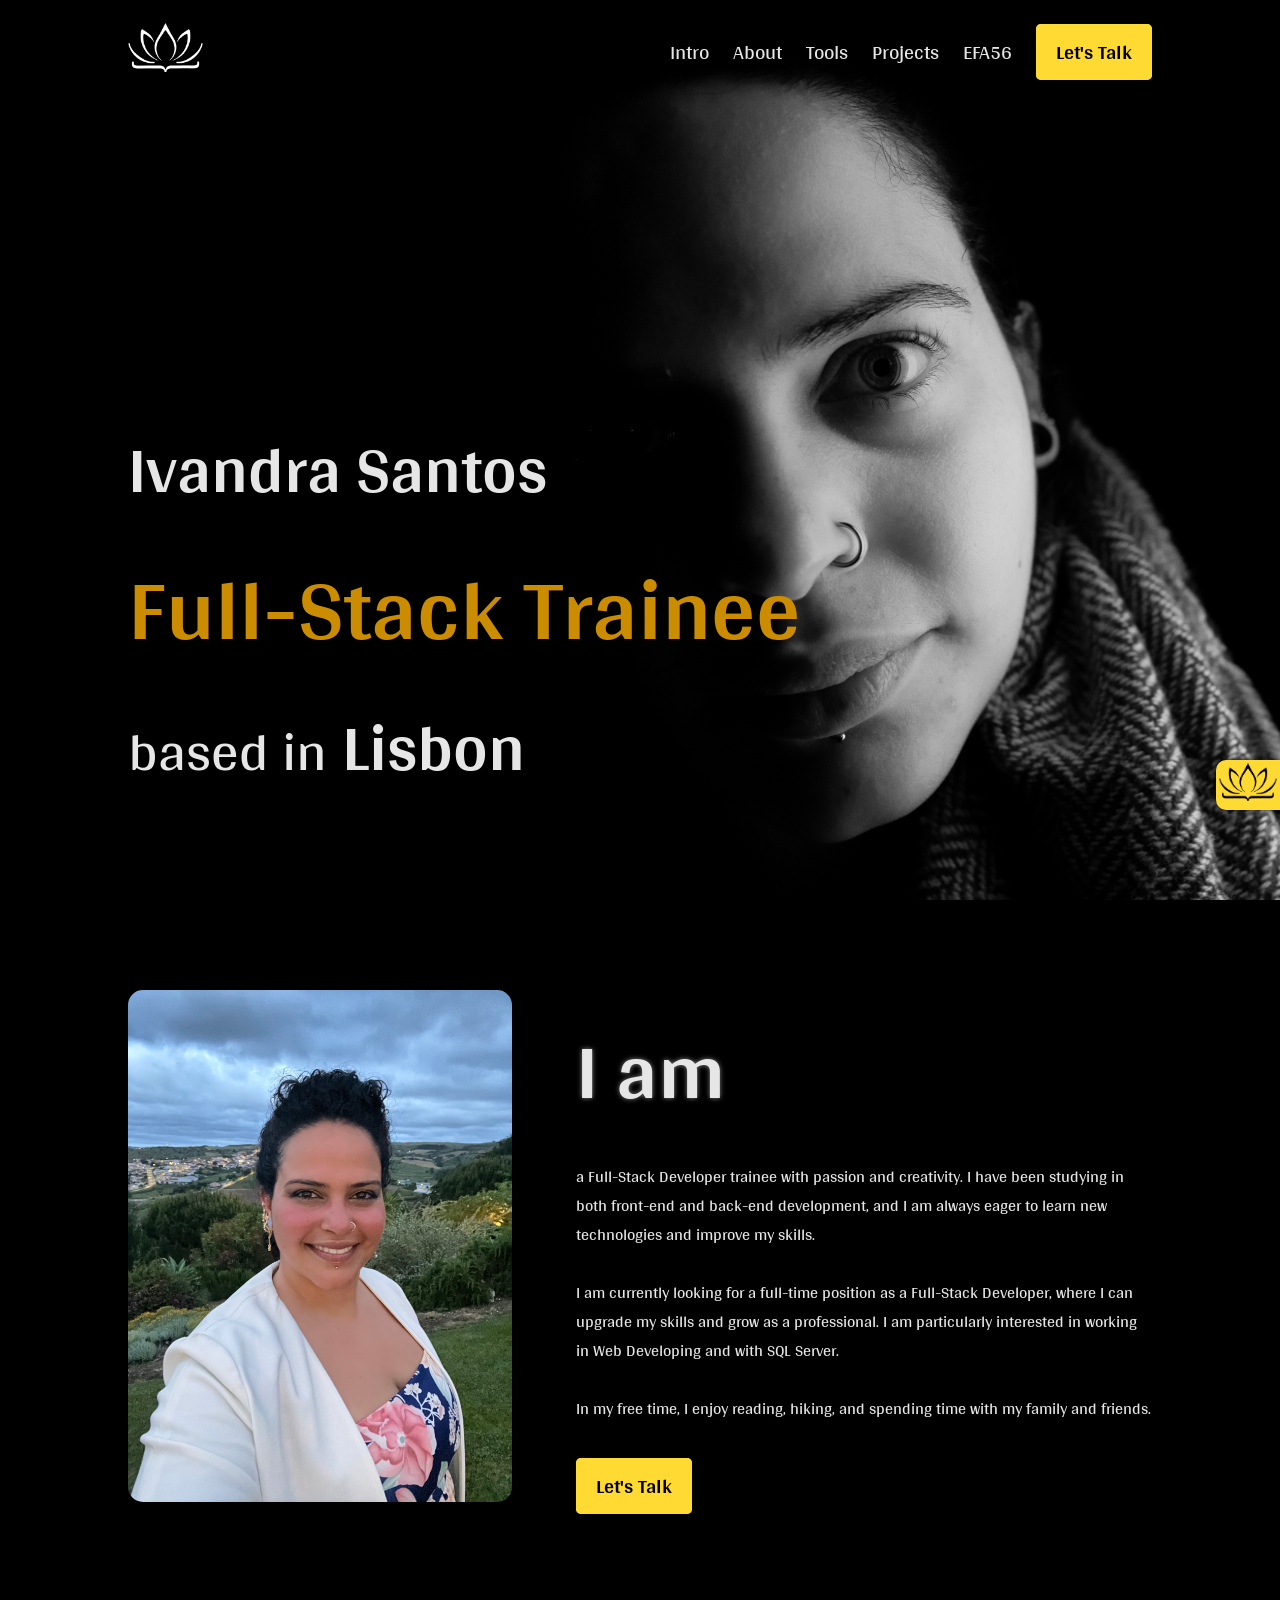
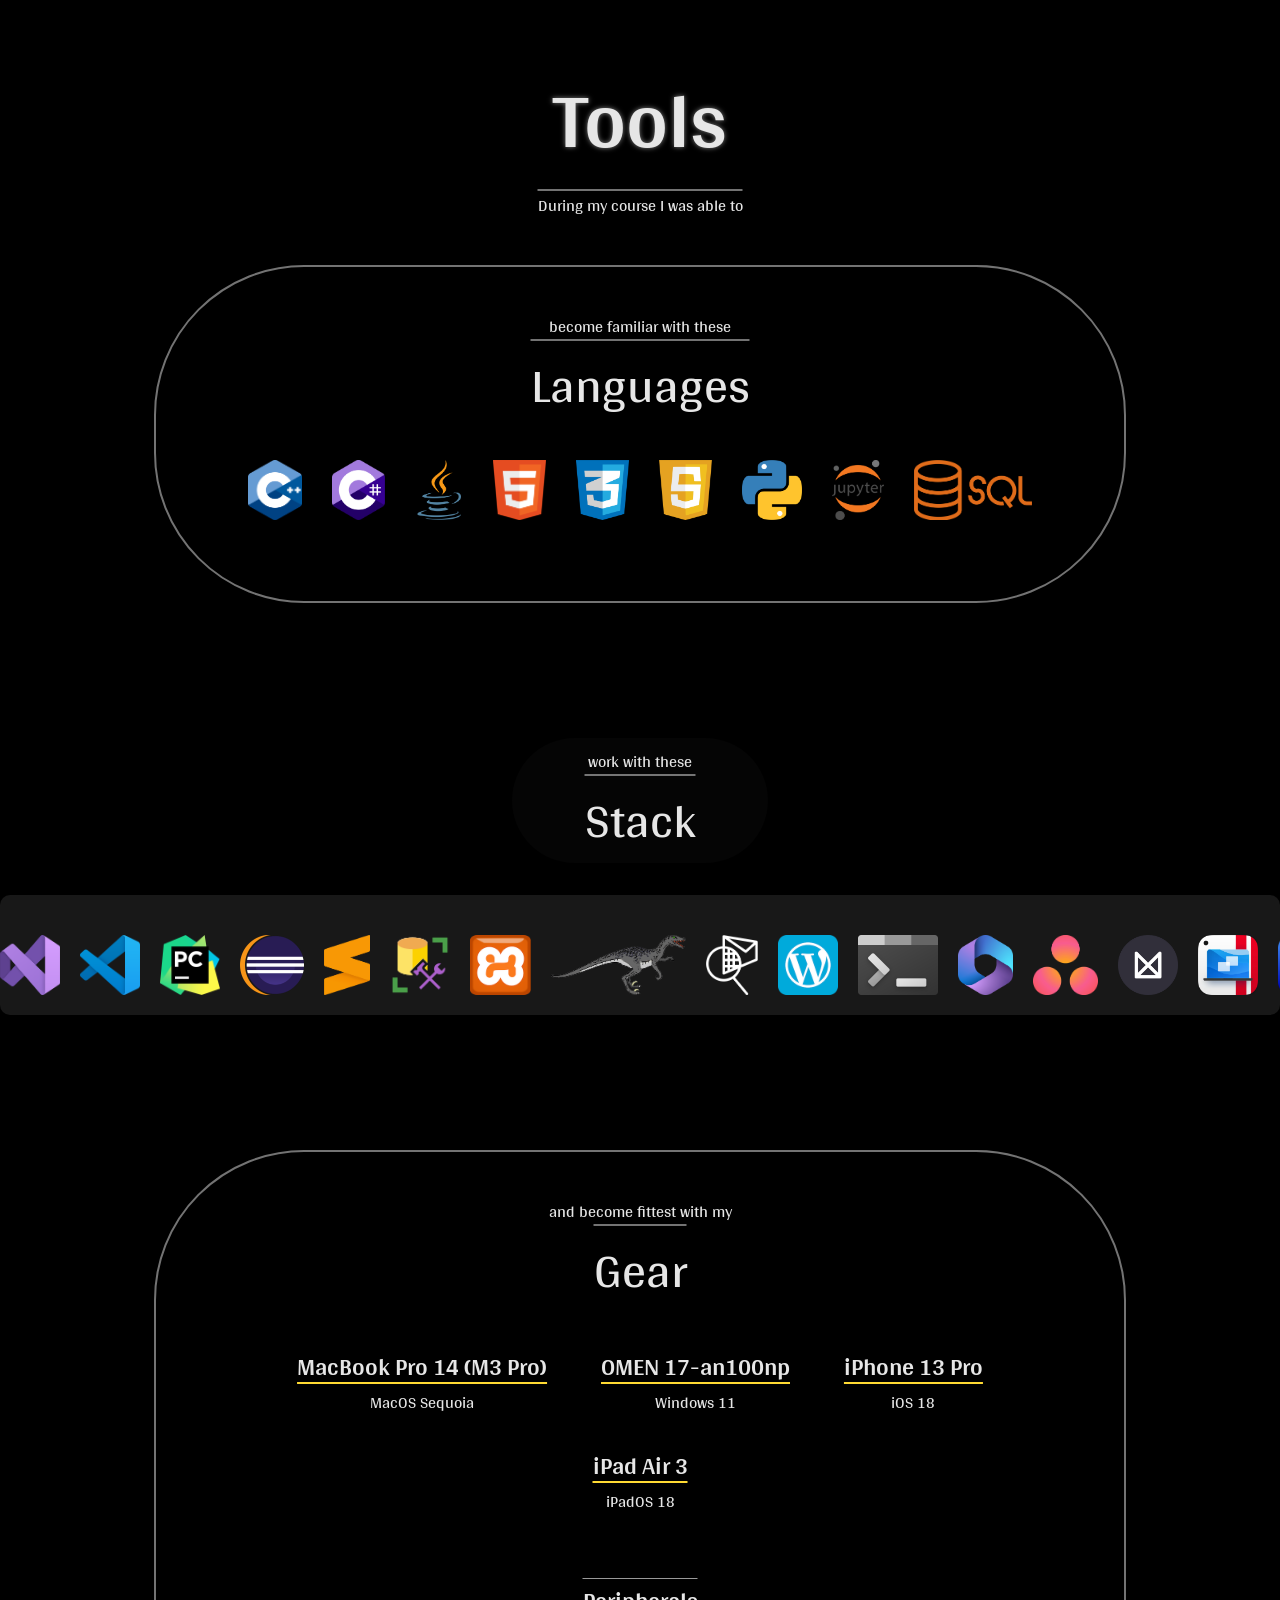
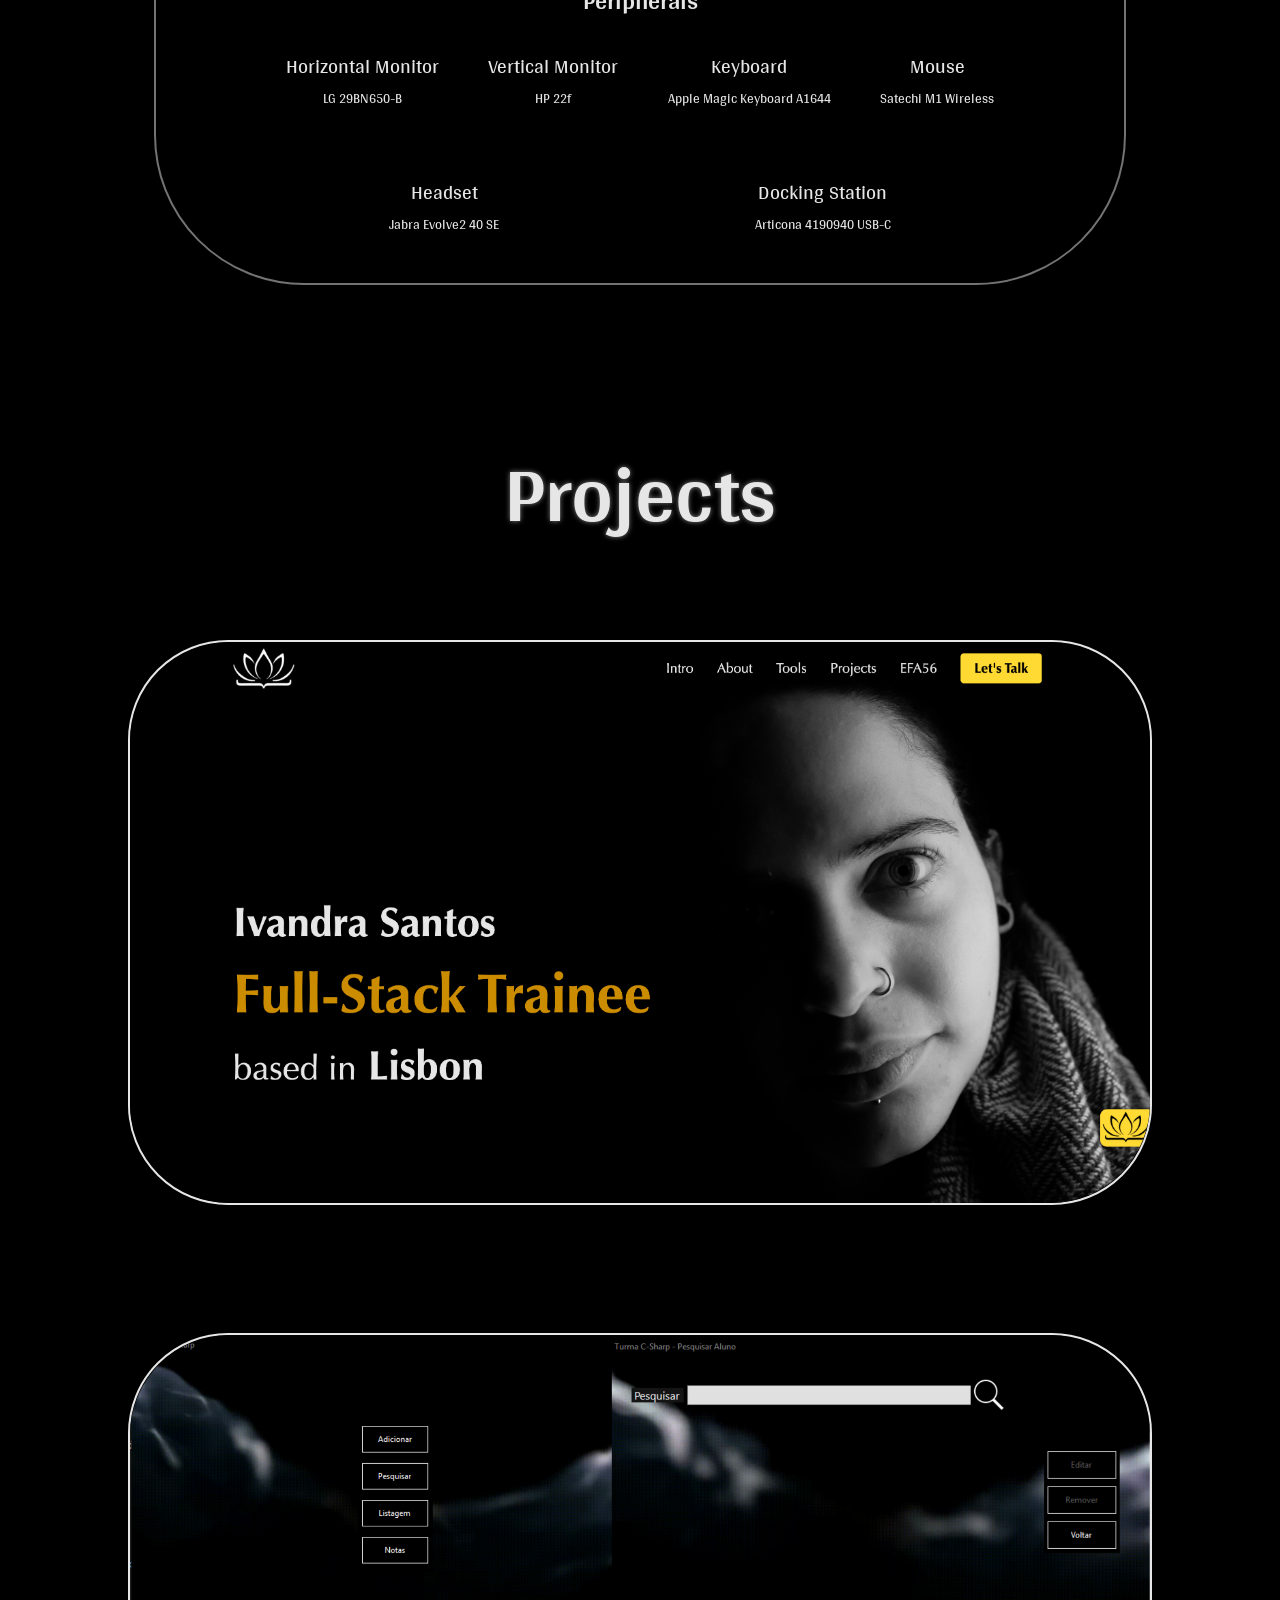
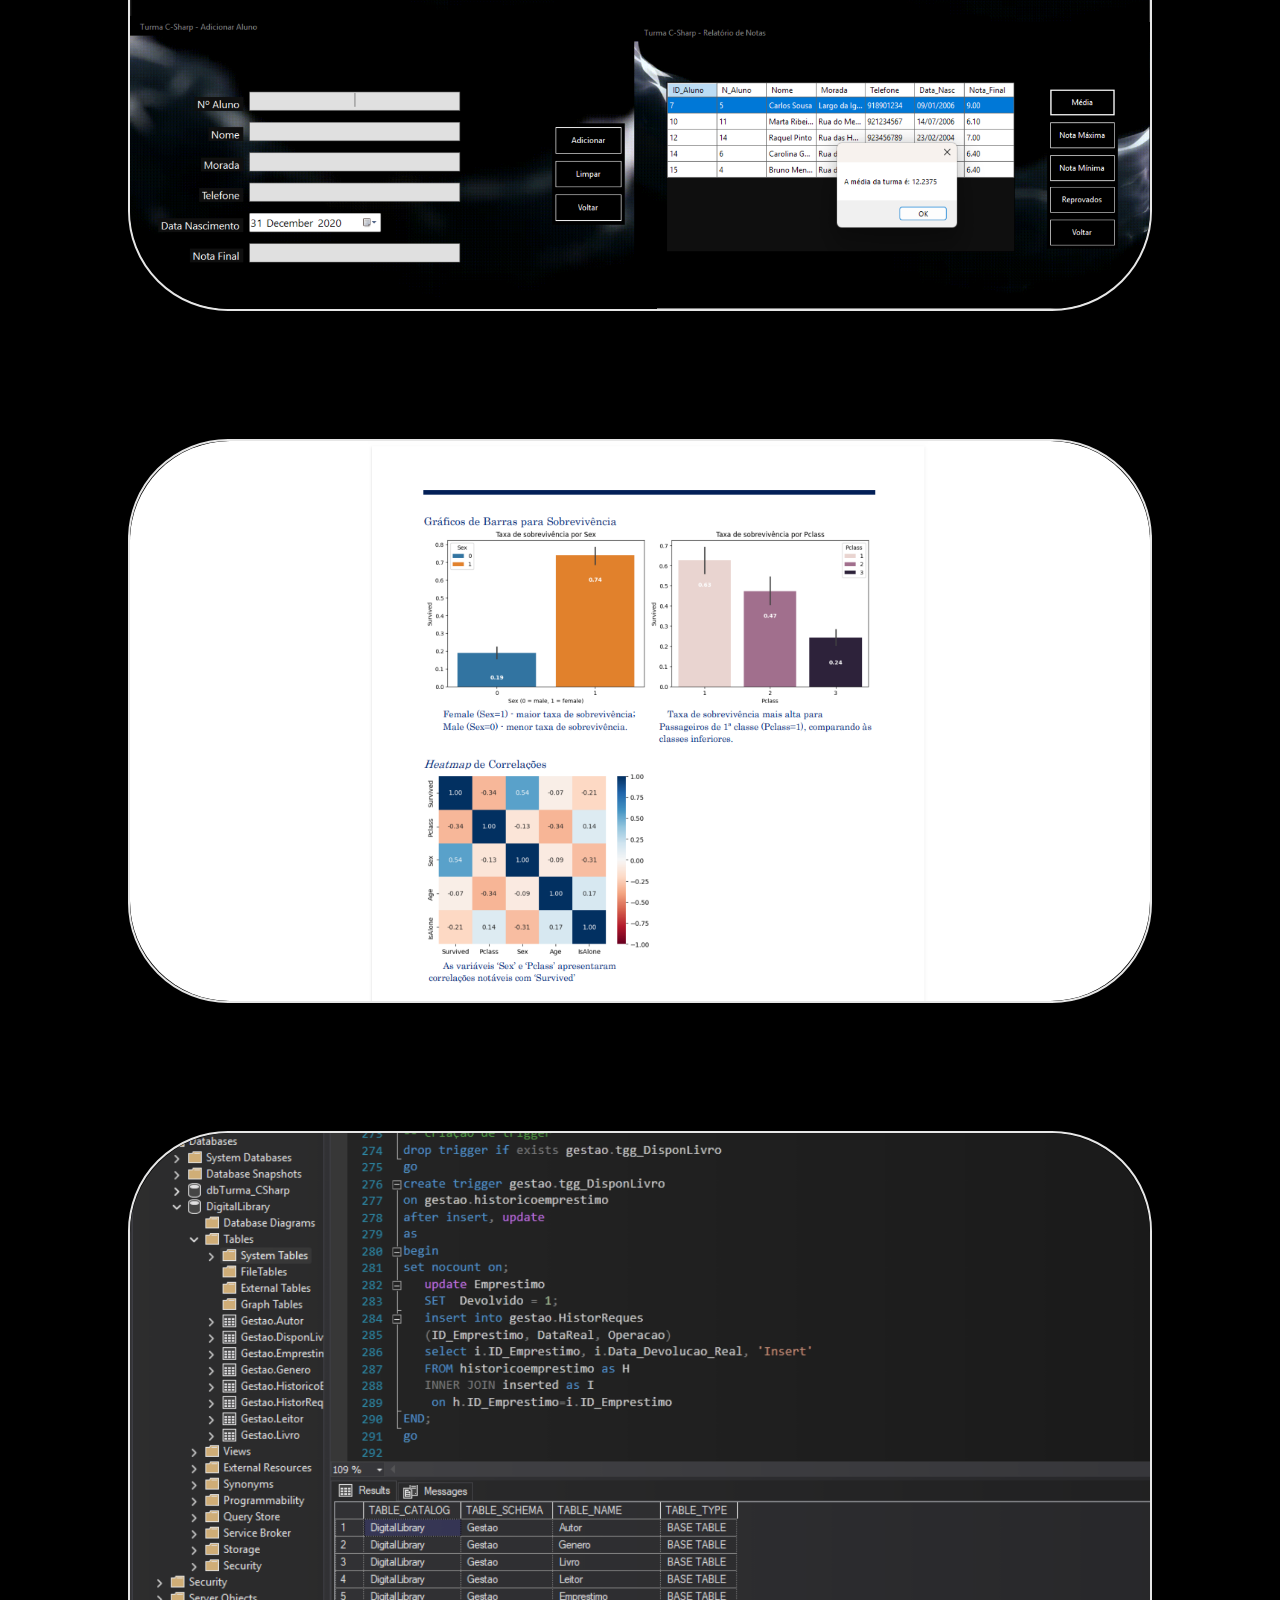
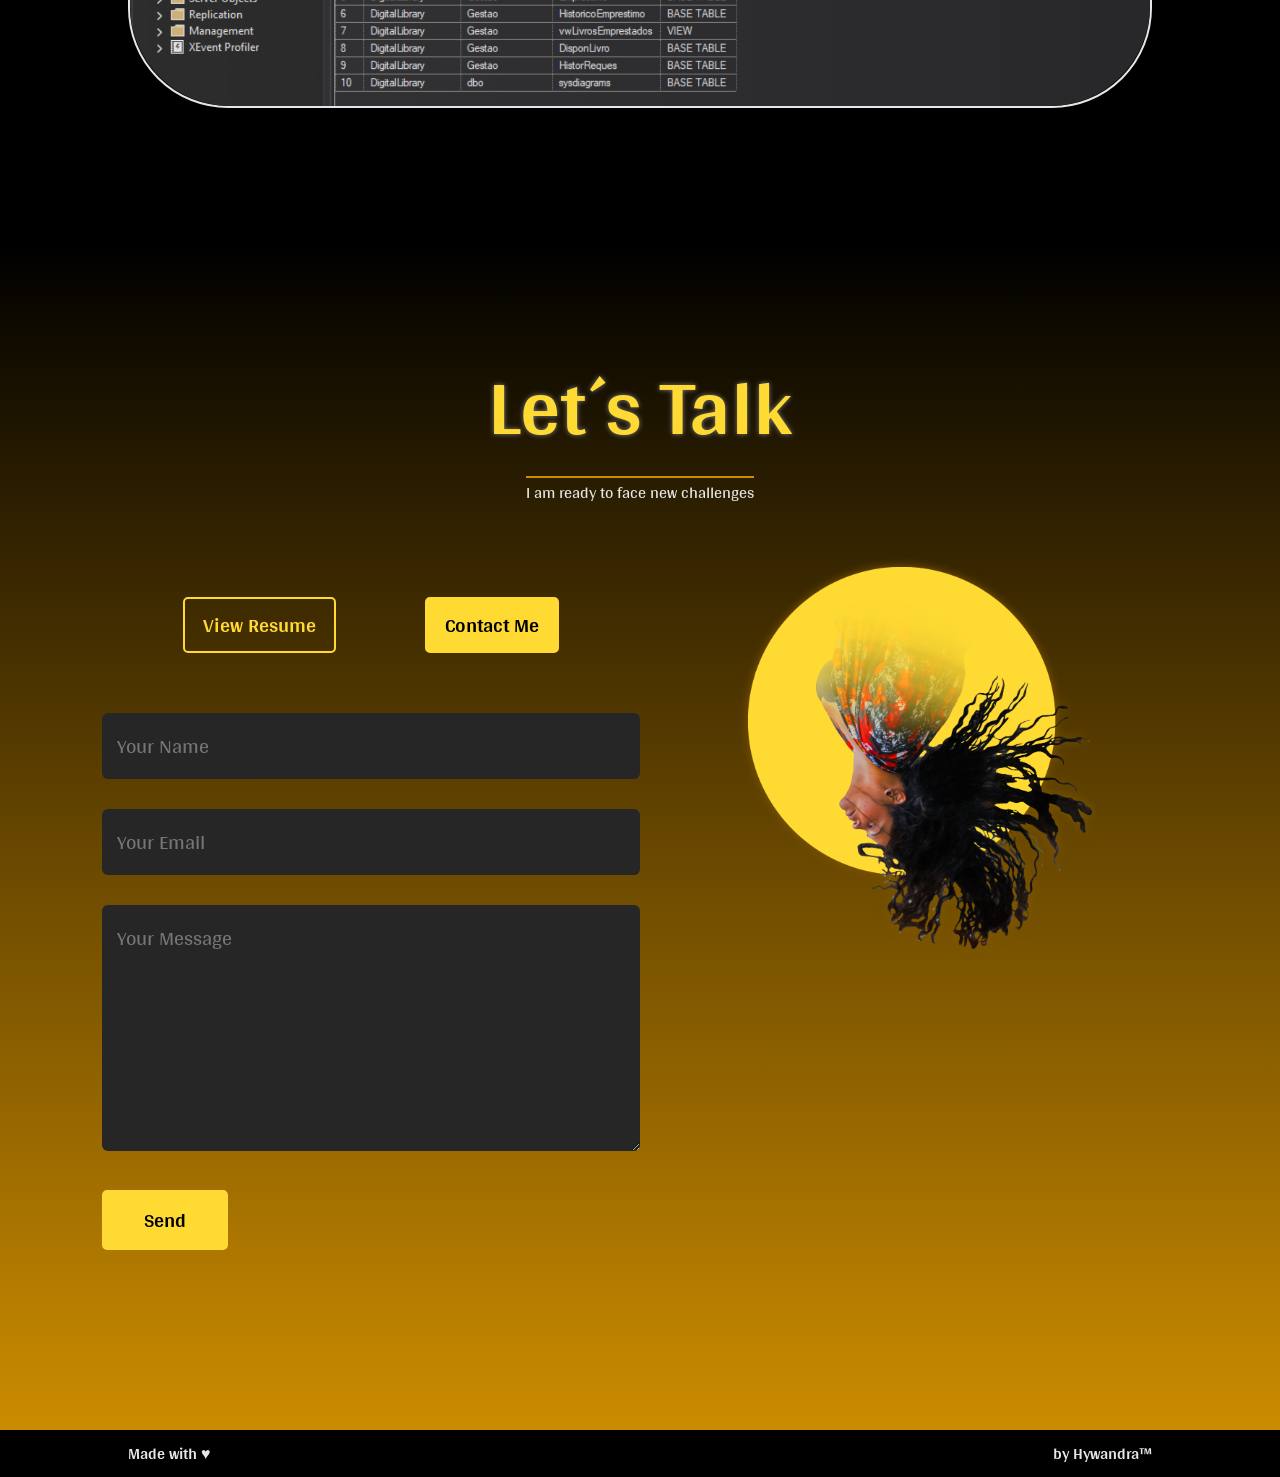
==== commit 993b3cc8: "Add new stack repeat" ====
--- a/index.html
+++ b/index.html
@@ -173,6 +173,9 @@
               <a data-tool="SQL Server Management Studio" href="#"
                 ><img src="stack/ssms.png" height="60" alt="SSMS"
               /></a>
+              <a data-tool="Xampp" href="#"
+                ><img src="stack/xampp.png" height="60" alt="Xampp"
+              /></a>
               <a data-tool="RAPTOR" href="#"
                 ><img src="stack/raptor.png" height="60" alt="RAPTOR"
               /></a>
@@ -182,6 +185,9 @@
                   height="60"
                   alt="CiscoPacTr"
               /></a>
+              <a data-tool="WordPress" href="#"
+                ><img src="stack/wordpress.png" height="60" alt="WordPress"
+              /></a>
               <a data-tool="Command Line" href="#"
                 ><img src="stack/terminalcmd.png" height="60" alt="Terminal"
               /></a>
@@ -251,6 +257,9 @@
               <a data-tool="SQL Server Management Studio" href="#"
                 ><img src="stack/ssms.png" height="60" alt="SSMS"
               /></a>
+              <a data-tool="Xampp" href="#"
+                ><img src="stack/xampp.png" height="60" alt="Xampp"
+              /></a>
               <a data-tool="RAPTOR" href="#"
                 ><img src="stack/raptor.png" height="60" alt="RAPTOR"
               /></a>
@@ -259,6 +268,9 @@
                   src="stack/cisco-packet-tracer.png"
                   height="60"
                   alt="CiscoPacTr"
+              /></a>
+              <a data-tool="WordPress" href="#"
+                ><img src="stack/wordpress.png" height="60" alt="WordPress"
               /></a>
               <a data-tool="Command Line" href="#"
                 ><img src="stack/terminalcmd.png" height="60" alt="Terminal"
